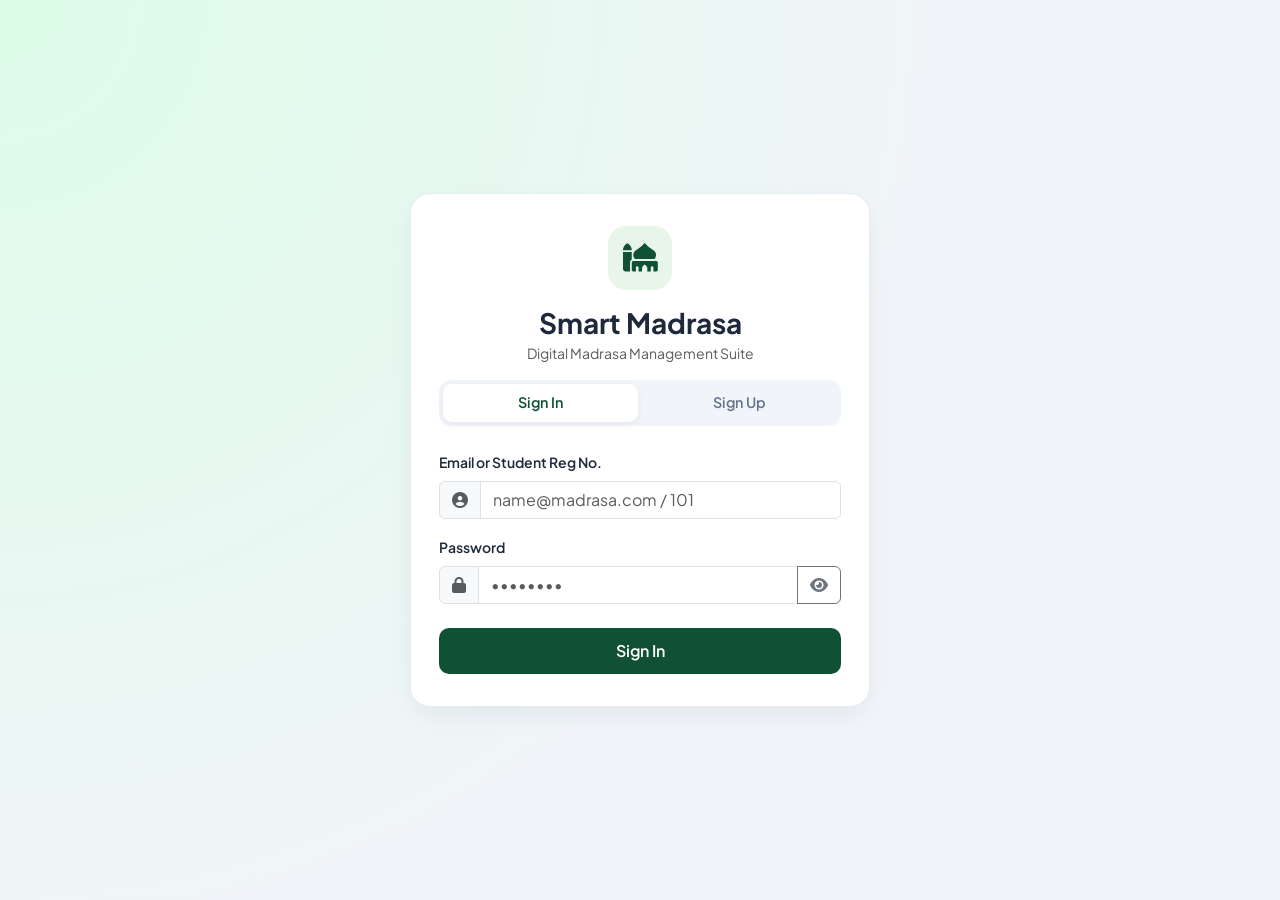
==== index.html @ 0fb0120e "Update index.html" ====
<!DOCTYPE html>
<html lang="en">
<head>
  <!-- ========================================== -->
  <!-- SECTION 1: HEAD & STYLESHEETS MODULE     -->
  <!-- ========================================== -->
  <meta charset="UTF-8">
  <meta name="viewport" content="width=device-width, initial-scale=1.0">
  <title>Smart Madrasa - Academic Suite</title>
  
  <!-- PWA Manifest & Favicon Setup -->
  <link rel="manifest" href="manifest.json">
  <link rel="icon" type="image/png" href="images.png">

  <link href="https://cdn.jsdelivr.net/npm/bootstrap@5.3.3/dist/css/bootstrap.min.css" rel="stylesheet">
  <link href="https://cdnjs.cloudflare.com/ajax/libs/font-awesome/6.5.1/css/all.min.css" rel="stylesheet">
  <link href="https://fonts.googleapis.com/css2?family=Plus+Jakarta+Sans:wght@400;500;600;700;800&family=Manjari:wght@400;700&display=swap" rel="stylesheet">
  <script src="https://cdnjs.cloudflare.com/ajax/libs/PapaParse/5.4.1/papaparse.min.js"></script>
  
  <link rel="stylesheet" href="style.css?v=2">
  <style>
    :root {
      --primary: #0f5132;
      --primary-dark: #0a3622;
      --primary-light: #e8f5e9;
      --accent: #198754;
      --bg-body: #f8fafc;
      --card-bg: #ffffff;
      --text-dark: #0f172a;
      --text-muted: #64748b;
    }
    body {
      background-color: var(--bg-body);
      font-family: 'Plus Jakarta Sans', 'Manjari', sans-serif;
      color: var(--text-dark);
      -webkit-font-smoothing: antialiased;
    }
    .bg-madrassa { background-color: var(--primary) !important; }
    .btn-madrassa { background-color: var(--accent); color: #fff; border: none; font-weight: 500; }
    .btn-madrassa:hover { background-color: var(--primary); color: #fff; }
    
    .auth-wrapper {
      min-height: 100vh;
      display: flex;
      align-items: center;
      justify-content: center;
      background: radial-gradient(circle at top left, #dcfce7 0%, #f1f5f9 60%);
      padding: 20px;
    }
    .auth-card {
      background: var(--card-bg);
      border-radius: 20px;
      border: 1px solid rgba(226, 232, 240, 0.8);
      box-shadow: 0 10px 30px -5px rgba(15, 23, 42, 0.08);
      width: 100%;
      max-width: 460px;
      padding: 32px 28px;
    }
    .brand-icon {
      width: 64px;
      height: 64px;
      border-radius: 18px;
      background: var(--primary-light);
      display: flex;
      align-items: center;
      justify-content: center;
      color: var(--primary);
      font-size: 28px;
      margin: 0 auto 16px auto;
    }
    .segmented-control {
      background: #f1f5f9;
      border-radius: 12px;
      padding: 4px;
      display: flex;
      gap: 4px;
      margin-bottom: 24px;
    }
    .segmented-control button {
      flex: 1;
      border: none;
      background: transparent;
      padding: 8px 16px;
      font-weight: 600;
      font-size: 0.9rem;
      color: var(--text-muted);
      border-radius: 9px;
      transition: all 0.2s ease;
    }
    .segmented-control button.active {
      background: #ffffff;
      color: var(--primary);
      box-shadow: 0 2px 8px rgba(0, 0, 0, 0.06);
    }
    .btn-primary-custom {
      background: var(--primary);
      color: #fff;
      font-weight: 600;
      border-radius: 10px;
      padding: 11px;
      border: none;
      transition: all 0.2s;
    }
    .btn-primary-custom:hover {
      background: var(--primary-dark);
      color: #fff;
    }
    .card { border-radius: 14px; border: 1px solid #e2e8f0; box-shadow: 0 4px 16px rgba(0,0,0,0.03); }
    .nav-pills .nav-link { color: #475569; font-weight: 600; border-radius: 10px; padding: 10px 14px; }
    .nav-pills .nav-link.active { background-color: var(--primary); color: #fff; }
    
    .quick-link-card { 
      cursor: pointer; 
      transition: transform 0.2s ease, box-shadow 0.2s ease; 
      border-radius: 12px;
      background: #fff;
      border: 1px solid #e2e8f0;
    }
    .quick-link-card:hover { 
      transform: translateY(-3px); 
      box-shadow: 0 8px 20px rgba(0,0,0,0.06); 
      border-color: var(--accent);
    }

    .star-badge { background: linear-gradient(135deg, #f59e0b, #d97706); color: #fff; font-weight: 700; border-radius: 20px; padding: 4px 12px; }
    
    .month-grid {
      display: grid;
      grid-template-columns: repeat(auto-fill, minmax(80px, 1fr));
      gap: 8px;
    }
    .month-badge {
      padding: 8px 4px;
      border-radius: 8px;
      text-align: center;
      font-size: 0.8rem;
      font-weight: 700;
    }
    .month-paid { background-color: #d1fae5; color: #065f46; border: 1px solid #a7f3d0; }
    .month-pending { background-color: #fee2e2; color: #991b1b; border: 1px solid #fecaca; }

    #appToastContainer {
      position: fixed;
      bottom: 24px;
      right: 24px;
      z-index: 10000;
    }
    .modern-toast {
      background: #0f172a;
      color: #fff;
      border-radius: 12px;
      padding: 14px 20px;
      box-shadow: 0 12px 30px rgba(0,0,0,0.2);
      display: flex;
      align-items: center;
      gap: 12px;
      font-size: 0.95rem;
      font-weight: 500;
      min-width: 280px;
      animation: toastSlideUp 0.3s cubic-bezier(0.16, 1, 0.3, 1);
    }
    .modern-toast.success { background: #065f46; border-left: 5px solid #10b981; }
    .modern-toast.error { background: #991b1b; border-left: 5px solid #ef4444; }
    .modern-toast.warning { background: #92400e; border-left: 5px solid #f59e0b; }
    @keyframes toastSlideUp {
      from { transform: translateY(30px); opacity: 0; }
      to { transform: translateY(0); opacity: 1; }
    }

    .password-toggle-btn { cursor: pointer; }

    .top-header-bar {
      display: flex;
      align-items: center;
      justify-content: space-between;
      flex-wrap: nowrap;
    }
    .top-brand-text {
      max-width: 180px;
      white-space: nowrap;
      overflow: hidden;
      text-overflow: ellipsis;
      font-size: 1rem;
    }
    @media (min-width: 768px) {
      .top-brand-text { max-width: 450px; font-size: 1.15rem; }
    }

    @media print {
      body * { visibility: hidden; }
      #printableReceipt, #printableReceipt * { visibility: visible; }
      #printableReceipt { position: absolute; left: 0; top: 0; width: 100%; display: block !important; border: 1px solid #333 !important; }
    }
  </style>
</head>
<body>

  <div id="appToastContainer"></div>

  <!-- ========================================== -->
  <!-- SECTION 2: PARENT PORTAL VIEW DASHBOARD   -->
  <!-- ========================================== -->
  <div id="parentViewSection" class="d-none">
    <nav class="navbar navbar-expand-lg bg-madrassa navbar-dark shadow-sm">
      <div class="container px-4">
        <a class="navbar-brand fw-bold d-flex align-items-center gap-2" href="#">
          <span id="parentInstNameDisplay">Smart Madrasa</span>
        </a>
        <button class="btn btn-outline-light btn-sm" onclick="logoutParent()"><i class="fa-solid fa-right-from-bracket"></i> Exit</button>
      </div>
    </nav>
    <div class="container py-4">
      <div class="row mb-3">
        <div class="col-12">
          <select id="parentStudentSelect" class="form-select" onchange="switchParentStudent()"></select>
        </div>
      </div>
      <div class="row g-4">
        <!-- Left Profile Card -->
        <div class="col-md-4">
          <div class="card p-4 text-center border-0 shadow-sm mb-4">
            <i class="fa-solid fa-user-graduate fa-4x text-success mb-3"></i>
            <h4 class="fw-bold mb-1" id="pvStudentName">-</h4>
            <span class="badge bg-success mb-2" id="pvClass">-</span>
            <p class="text-muted mb-0">Reg No: <b id="pvRegNo">-</b></p>
            <p class="text-muted small">Father: <span id="pvFather">-</span></p>
            <div class="border-top pt-3 mt-2">
              <h6>Total Performance Points</h6>
              <h3 class="fw-bold text-warning mb-0" id="pvTotalPoints">0 Pts</h3>
            </div>
          </div>
        </div>

        <!-- Attendance Summary Card -->
        <div class="card p-4 mb-4 border-0 shadow-sm">
          <h5 class="fw-bold text-success mb-3"><i class="fa-solid fa-clipboard-user me-2"></i>Attendance Summary</h5>
          <div class="row text-center g-3">
            <div class="col-3">
              <div class="p-3 border rounded bg-light">
                <small class="text-muted d-block">Total Days</small>
                <h5 class="fw-bold mb-0" id="pvAttTotal">0</h5>
              </div>
            </div>
            <div class="col-3">
              <div class="p-3 border rounded bg-light">
                <small class="text-muted d-block">Present</small>
                <h5 class="fw-bold text-success mb-0" id="pvAttPresent">0</h5>
              </div>
            </div>
            <div class="col-3">
              <div class="p-3 border rounded bg-light">
                <small class="text-muted d-block">Absent</small>
                <h5 class="fw-bold text-danger mb-0" id="pvAttAbsent">0</h5>
              </div>
            </div>
            <div class="col-3">
              <div class="p-3 border rounded bg-light">
                <small class="text-muted d-block">Percentage</small>
                <h5 class="fw-bold text-primary mb-0" id="pvAttPercentage">0%</h5>
              </div>
            </div>
          </div>
        </div>

        <!-- Right Details Sections -->
        <div class="col-md-8">
          <div class="card p-4 mb-4 border-0 shadow-sm">
            <h5 class="fw-bold text-success mb-3"><i class="fa-solid fa-calendar-days me-2"></i>Academic Fee Status</h5>
            <div id="pvFeeMonthGrid" class="month-grid mb-3"></div>
            <div class="table-responsive">
              <table class="table table-bordered align-middle">
                <thead class="table-light"><tr><th>Receipt No</th><th>Date</th><th>Month/Item</th><th>Amount</th></tr></thead>
                <tbody id="pvFeeTableBody"><tr><td colspan="4" class="text-center text-muted">No fee records found</td></tr></tbody>
              </table>
            </div>
          </div>

          <div class="card p-4 mb-4 border-0 shadow-sm">
            <h5 class="fw-bold text-primary mb-3"><i class="fa-solid fa-award me-2"></i>Examination Marks & Totals</h5>
            <div class="table-responsive">
              <table class="table table-bordered align-middle">
                <thead class="table-light"><tr><th>Exam</th><th>Subject / Total</th><th>Mark Obtained</th></tr></thead>
                <tbody id="pvMarksTableBody"><tr><td colspan="3" class="text-center text-muted">No exam marks found</td></tr></tbody>
              </table>
            </div>
          </div>

          <div class="card p-4 mb-4 border-0 shadow-sm">
            <h5 class="fw-bold text-warning text-dark mb-3"><i class="fa-solid fa-star me-2"></i>Performance & Tasks History</h5>
            <div class="table-responsive">
              <table class="table table-bordered align-middle">
                <thead class="table-light"><tr><th>Date</th><th>Task / Activity</th><th>Points</th></tr></thead>
                <tbody id="pvPointsTableBody"><tr><td colspan="3" class="text-center text-muted">No performance points recorded</td></tr></tbody>
              </table>
            </div>
          </div>
        </div>
      </div>
    </div>
  </div>

  <!-- ========================================== -->
  <!-- SECTION 3: AUTHENTICATION SCREEN (LOGIN)  -->
  <!-- ========================================== -->
  <div id="authSection" class="auth-wrapper">
    <div class="auth-card">
      <div class="text-center mb-3">
        <div class="brand-icon"><i class="fa-solid fa-mosque"></i></div>
        <h3 class="fw-bold m-0">Smart Madrasa</h3>
        <p class="text-muted small mt-1">Digital Madrasa Management Suite</p>
      </div>

      <div class="segmented-control">
        <button type="button" class="active" id="tabBtnLogin" onclick="switchAuthTab('login')">Sign In</button>
        <button type="button" id="tabBtnSignup" onclick="switchAuthTab('signup')">Sign Up</button>
      </div>

      <form id="loginForm" onsubmit="handleUnifiedLogin(event)">
        <div class="mb-3">
          <label class="form-label fw-semibold small">Email or Student Reg No.</label>
          <div class="input-group">
            <span class="input-group-text bg-light text-muted"><i class="fa-solid fa-user-circle"></i></span>
            <input type="text" id="loginIdentifier" class="form-control" placeholder="name@madrasa.com / 101" oninput="detectLoginMode()" required>
          </div>
        </div>

        <div class="mb-3" id="passwordGroup">
          <label class="form-label fw-semibold small">Password</label>
          <div class="input-group">
            <span class="input-group-text bg-light text-muted"><i class="fa-solid fa-lock"></i></span>
            <input type="password" id="loginPassword" class="form-control" placeholder="••••••••">
            <button class="btn btn-outline-secondary password-toggle-btn" type="button" onclick="togglePasswordVisibility('loginPassword', this)">
              <i class="fa-solid fa-eye"></i>
            </button>
          </div>
        </div>

        <div class="mb-3 d-none" id="phoneGroup">
          <label class="form-label fw-semibold small">Registered Mobile Number</label>
          <div class="input-group">
            <span class="input-group-text bg-light text-muted"><i class="fa-solid fa-phone"></i></span>
            <input type="tel" id="loginMobile" class="form-control" placeholder="9847...">
          </div>
        </div>

        <button type="submit" id="btnAuthSubmit" class="btn btn-primary-custom w-100 mt-2">Sign In</button>
      </form>

      <div id="signupOptions" class="d-none">
          <div class="d-grid gap-3">
              <button class="btn btn-outline-success p-3 text-start" onclick="showSignupForm('madrasa')">
                  <i class="fa-solid fa-building-columns fs-4 mb-2 d-block"></i>
                  <strong class="d-block">Register a New Madrasa</strong>
                  <small class="text-muted">For Institution Admins</small>
              </button>
              <button class="btn btn-outline-primary p-3 text-start" onclick="showSignupForm('staff')">
                  <i class="fa-solid fa-chalkboard-user fs-4 mb-2 d-block"></i>
                  <strong class="d-block">Join as Staff / Principal</strong>
                  <small class="text-muted">Requires existing Madrasa ID</small>
              </button>
          </div>
      </div>

      <form id="signupForm" class="d-none" onsubmit="handleSignUp(event)">
        <button type="button" class="btn btn-sm btn-link text-decoration-none mb-3 p-0" onclick="switchAuthTab('signup')"><i class="fa-solid fa-arrow-left"></i> Back</button>
        <div class="alert alert-warning py-2 small">New registrations require Developer / Super Admin approval.</div>
        
        <div class="mb-2">
            <label class="form-label small fw-semibold">Board of Education</label>
            <select id="regBoard" class="form-select" required>
                <option value="">Select Board</option>
                <option value="SKIMVB">SKIMVB</option>
                <option value="SKSVB">SKSVB</option>
                <option value="DKIMVB">DKIMVB</option>
                <option value="MTIK">MTIK</option>
                <option value="CBSE">CBSE / Other</option>
                <option value="Other">Other</option>
            </select>
        </div>
        <div class="mb-2">
          <label class="form-label small fw-semibold">Madrasa Reg / Code</label>
          <input type="text" id="regInstCode" class="form-control text-uppercase" placeholder="e.g. 1145" required>
        </div>
        <div class="mb-2">
          <label class="form-label small fw-semibold">Madrasa Name</label>
          <input type="text" id="regInstName" class="form-control text-uppercase" placeholder="Madrasa Full Name" required>
        </div>
        <div class="mb-2">
          <label class="form-label small fw-semibold">Address / Building Name</label>
          <input type="text" id="regAddress" class="form-control text-uppercase" placeholder="Building Name" required>
        </div>
        <div class="row g-2 mb-2">
            <div class="col-6"><label class="form-label small fw-semibold">Place</label><input type="text" id="regPlace" class="form-control text-uppercase" required></div>
            <div class="col-6"><label class="form-label small fw-semibold">Post Office</label><input type="text" id="regPo" class="form-control text-uppercase" required></div>
        </div>
        <div class="row g-2 mb-2">
            <div class="col-6"><label class="form-label small fw-semibold">District</label><input type="text" id="regDistrict" class="form-control text-uppercase" required></div>
            <div class="col-6"><label class="form-label small fw-semibold">Pincode</label><input type="text" id="regPincode" class="form-control" required></div>
        </div>
        <div class="mb-2"><label class="form-label small fw-semibold">Admin Name</label><input type="text" id="regUserName" class="form-control text-uppercase" required></div>
        <div class="row g-2 mb-2">
            <div class="col-6"><label class="form-label small fw-semibold">Mobile</label><input type="tel" id="regPhone" class="form-control" required></div>
            <div class="col-6"><label class="form-label small fw-semibold">WhatsApp</label><input type="tel" id="regWhatsapp" class="form-control"></div>
        </div>
        <div class="mb-2"><label class="form-label small fw-semibold">Email</label><input type="email" id="regEmail" class="form-control" required></div>
        <div class="mb-2">
          <label class="form-label small fw-semibold">Password</label>
          <div class="input-group">
            <input type="password" id="regPassword" class="form-control" required>
            <button class="btn btn-outline-secondary password-toggle-btn" type="button" onclick="togglePasswordVisibility('regPassword', this)"><i class="fa-solid fa-eye"></i></button>
          </div>
        </div>
        <div class="mb-3">
          <label class="form-label small fw-semibold text-success">Confirm Password</label>
          <input type="text" id="regPasswordConfirm" class="form-control border-success" required>
        </div>
        <button type="submit" id="btnSubmitSignup" class="btn btn-primary-custom w-100">Submit for Approval</button>
      </form>

      <form id="staffSignupForm" class="d-none" onsubmit="handleStaffSignUp(event)">
        <button type="button" class="btn btn-sm btn-link text-decoration-none mb-3 p-0" onclick="switchAuthTab('signup')"><i class="fa-solid fa-arrow-left"></i> Back</button>
        <div class="alert alert-info py-2 small">Registration requires approval from Institution Admin.</div>
        <div class="mb-2">
            <label class="form-label small fw-semibold">Role / Designation</label>
            <select id="staffRole" class="form-select" required>
                <option value="principal">സദർ മുഅല്ലിം (Principal)</option>
                <option value="vice_principal">വൈസ് സദർ (Vice Principal)</option>
                <option value="in_charge">സദർ ഇൻ-ചാർജ് (In-Charge)</option>
                <option value="teacher" selected>മുഅല്ലിം (Teacher)</option>
            </select>
        </div>
        <div class="row g-2 mb-2">
          <div class="col-6">
            <label class="form-label small fw-semibold">Board</label>
            <select id="staffBoard" class="form-select" required>
                <option value="">Select Board</option>
                <option value="SKIMVB">SKIMVB</option>
                <option value="SKSVB">SKSVB</option>
                <option value="DKIMVB">DKIMVB</option>
                <option value="MTIK">MTIK</option>
                <option value="CBSE">CBSE / Other</option>
                <option value="Other">Other</option>
            </select>
          </div>
          <div class="col-6">
            <label class="form-label small fw-semibold">Madrasa Code</label>
            <input type="text" id="staffInstCode" class="form-control text-uppercase" required>
          </div>
        </div>
        <div class="mb-2"><label class="form-label small fw-semibold">Full Name</label><input type="text" id="staffName" class="form-control text-uppercase" required></div>
        <div class="row g-2 mb-2">
          <div class="col-6"><label class="form-label small fw-semibold">Mobile</label><input type="tel" id="staffPhone" class="form-control" required></div>
          <div class="col-6"><label class="form-label small fw-semibold">WhatsApp</label><input type="tel" id="staffWhatsapp" class="form-control"></div>
        </div>
        <div class="mb-2"><label class="form-label small fw-semibold">Email</label><input type="email" id="staffEmail" class="form-control" required></div>
        <div class="mb-2">
          <label class="form-label small fw-semibold">Password</label>
          <div class="input-group">
            <input type="password" id="staffPassword" class="form-control" required>
            <button class="btn btn-outline-secondary password-toggle-btn" type="button" onclick="togglePasswordVisibility('staffPassword', this)"><i class="fa-solid fa-eye"></i></button>
          </div>
        </div>
        <div class="mb-3">
          <label class="form-label small fw-semibold text-success">Confirm Password</label>
          <input type="text" id="staffPasswordConfirm" class="form-control border-success" required>
        </div>
        <button type="submit" id="btnStaffSubmitSignup" class="btn btn-primary-custom w-100">Submit Request</button>
      </form>
    </div>
  </div>

  <!-- ========================================== -->
  <!-- SECTION 4: MAIN DASHBOARD & TABS SCREEN   -->
  <!-- ========================================== -->
  <div id="appSection" class="d-none">
    <nav class="navbar navbar-dark bg-madrassa shadow-sm sticky-top py-2">
      <div class="container-fluid top-header-bar px-2 px-md-3">
        <div class="d-flex align-items-center gap-2">
          <button class="btn btn-outline-light btn-sm d-lg-none" type="button" data-bs-toggle="offcanvas" data-bs-target="#sidebarOffcanvas"><i class="fa-solid fa-bars"></i></button>
          <a class="navbar-brand fw-bold m-0 d-flex align-items-center gap-2 top-brand-text" href="#" onclick="showTab('homeDashboardTab')">
            <img src="images.png" alt="Logo" class="app-navbar-logo" style="height: 30px;">
            <span id="displayMadrassaName">Smart Madrasa</span>
          </a>
        </div>
        <div class="d-flex align-items-center gap-2 text-white">
          <button class="btn btn-sm btn-outline-warning d-none" id="superAdminBackBtn" onclick="returnToSuperAdminConsole()"><i class="fa-solid fa-arrow-left me-1"></i> Console</button>
          <span class="badge bg-light text-dark d-none d-md-inline-block" id="displayUserRole">Admin</span>
          <button class="btn btn-outline-light btn-sm" onclick="handleLogout()"><i class="fa-solid fa-right-from-bracket me-md-1"></i> <span class="d-none d-md-inline-block">Logout</span></button>
        </div>
      </div>
    </nav>

    <div class="offcanvas offcanvas-start" tabindex="-1" id="sidebarOffcanvas">
      <div class="offcanvas-header bg-madrassa text-white">
        <h5 class="offcanvas-title fw-bold"><i class="fa-solid fa-kaaba me-2"></i> Menu</h5>
        <button type="button" class="btn-close btn-close-white" data-bs-dismiss="offcanvas"></button>
      </div>
      <div class="offcanvas-body p-3">
        <div class="nav flex-column nav-pills gap-1" id="mobileTabMenu"></div>
      </div>
    </div>

    <!-- MAIN APP LAYOUT CONTAINER -->
    <div class="container-fluid px-3 px-md-4 py-4">
      <div class="row">
        <!-- Desktop Sidebar Container -->
        <div class="col-lg-3 col-xl-2 d-none d-lg-block mb-4">
          <div class="card desktop-sidebar-card">
            <div class="nav flex-column nav-pills gap-1" id="desktopTabMenu">
              <button class="nav-link active text-start" id="homeMenuBtn" onclick="showTab('homeDashboardTab')">
                <i class="fa-solid fa-house"></i> Home
              </button>
              <button class="nav-link text-start d-none" id="superAdminMasterBtn" onclick="showTab('superAdminTab')">
                <i class="fa-solid fa-shield-halved"></i> All Madrasas
              </button>
              <button class="nav-link text-start d-none" id="instAdminStaffBtn" onclick="showTab('instAdminTab'); loadPrincipalsList();">
                <i class="fa-solid fa-user-tie"></i> Manage Staff
              </button>
              <button class="nav-link text-start d-none" id="studentsMenuBtn" onclick="showTab('studentsListTab')">
                <i class="fa-solid fa-users"></i> Students
              </button>
              <button class="nav-link text-start d-none" id="attendanceMenuBtn" onclick="showTab('attendanceTab')">
                <i class="fa-solid fa-calendar-check"></i> Attendance
              </button>
              <button class="nav-link text-start d-none" id="marksMenuBtn" onclick="showTab('marksTab')">
                <i class="fa-solid fa-award"></i> Marks Entry
              </button>
              <button class="nav-link text-start d-none" id="performanceMenuBtn" onclick="showTab('performanceTab')">
                <i class="fa-solid fa-star"></i> Performance
              </button>
              <button class="nav-link text-start d-none" id="feesMenuBtn" onclick="showTab('feesTab')">
                <i class="fa-solid fa-receipt"></i> Fees & Receipts
              </button>
              <button class="nav-link text-start d-none" id="subjectSettingsBtn" onclick="showTab('subjectSettingsTab')">
                <i class="fa-solid fa-book"></i> Subject Settings
              </button>
              <button class="nav-link text-start d-none" id="feeSettingsBtn" onclick="showTab('feeSettingsTab')">
                <i class="fa-solid fa-gear"></i> Fee Settings
              </button>
              <button class="nav-link text-start d-none" id="promotionMenuBtn" onclick="showTab('promotionTab')">
                <i class="fa-solid fa-graduation-cap"></i> Class Promotion
              </button>
              <button class="nav-link text-start" id="committeeMenuBtn" onclick="showTab('committeeTab'); loadCommitteeMembers();">
                <i class="fa-solid fa-users-gear"></i> Managing Committee
              </button>
              <button class="nav-link text-start d-none" id="settingsMenuBtn" onclick="showTab('settingsTab'); loadInstitutionSettings();">
                <i class="fa-solid fa-gears"></i> Settings
              </button>
            </div>
          </div>
        </div>

        <!-- Content Area -->
        <div class="col-lg-9 col-xl-10">
          
          <!-- Super Admin Tab Container Placeholder (Loads components/superadmin-tab.html) -->
          <div id="superAdminTab" class="content-tab d-none"></div>

          <div id="instAdminTab" class="content-tab d-none">
            <div class="card p-4">
              <div class="d-flex justify-content-between align-items-center mb-3">
                  <h5 class="fw-bold text-success m-0"><i class="fa-solid fa-user-tie me-2"></i> Manage Principals & Staff</h5>
                  <button class="btn btn-sm btn-outline-success" onclick="openStaffProfileModal(null)"><i class="fa-solid fa-plus me-1"></i> Add Staff / Principal</button>
              </div>
              <div id="instPendingStaffSection" class="mb-4 d-none">
                  <h6 class="fw-bold text-warning mb-2"><i class="fa-solid fa-clock me-1"></i> Pending Approvals</h6>
                  <div class="table-responsive">
                      <table class="table table-bordered align-middle table-warning">
                          <thead><tr><th>Name</th><th>Role</th><th>Email</th><th>Phone</th><th class="text-center" style="width:120px;">Action</th></tr></thead>
                          <tbody id="instPendingStaffTableBody"></tbody>
                      </table>
                  </div>
              </div>
              <form id="instAssignClassesForm" onsubmit="instAssignClassesToStaff(event)" class="mb-4 d-none border p-3 rounded bg-light">
                <input type="hidden" id="instAssignStaffId"><input type="hidden" id="instAssignStaffRole">
                <h6 class="fw-bold text-primary mb-2">Approve <span id="instAssignStaffNameDisplay"></span></h6>
                <div class="row g-3 align-items-end">
                  <div class="col-md-6" id="instClassAssignDiv">
                    <label class="form-label fw-bold">Assign Classes</label>
                    <div class="d-flex flex-wrap gap-2">
                      <div class="form-check"><input type="checkbox" class="form-check-input inst-approve-class-cb" value="1" id="iac1"><label class="form-check-label" for="iac1">Class 1</label></div>
                      <div class="form-check"><input type="checkbox" class="form-check-input inst-approve-class-cb" value="2" id="iac2"><label class="form-check-label" for="iac2">Class 2</label></div>
                      <div class="form-check"><input type="checkbox" class="form-check-input inst-approve-class-cb" value="3" id="iac3"><label class="form-check-label" for="iac3">Class 3</label></div>
                      <div class="form-check"><input type="checkbox" class="form-check-input inst-approve-class-cb" value="4" id="iac4"><label class="form-check-label" for="iac4">Class 4</label></div>
                      <div class="form-check"><input type="checkbox" class="form-check-input inst-approve-class-cb" value="5" id="iac5"><label class="form-check-label" for="iac5">Class 5</label></div>
                      <div class="form-check"><input type="checkbox" class="form-check-input inst-approve-class-cb" value="6" id="iac6"><label class="form-check-label" for="iac6">Class 6</label></div>
                      <div class="form-check"><input type="checkbox" class="form-check-input inst-approve-class-cb" value="7" id="iac7"><label class="form-check-label" for="iac7">Class 7</label></div>
                      <div class="form-check"><input type="checkbox" class="form-check-input inst-approve-class-cb" value="8" id="iac8"><label class="form-check-label" for="iac8">Class 8</label></div>
                      <div class="form-check"><input type="checkbox" class="form-check-input inst-approve-class-cb" value="9" id="iac9"><label class="form-check-label" for="iac9">Class 9</label></div>
                      <div class="form-check"><input type="checkbox" class="form-check-input inst-approve-class-cb" value="10" id="iac10"><label class="form-check-label" for="iac10">Class 10</label></div>
                      <div class="form-check"><input type="checkbox" class="form-check-input inst-approve-class-cb" value="11" id="iac11"><label class="form-check-label" for="iac11">Class 11</label></div>
                      <div class="form-check"><input type="checkbox" class="form-check-input inst-approve-class-cb" value="12" id="iac12"><label class="form-check-label" for="iac12">Class 12</label></div>
                    </div>
                  </div>
                  <div class="col-md-6 text-end">
                      <button type="button" class="btn btn-secondary me-2" onclick="document.getElementById('instAssignClassesForm').classList.add('d-none');">Cancel</button>
                      <button type="submit" class="btn btn-success"><i class="fa-solid fa-check me-1"></i> Confirm</button>
                  </div>
                </div>
              </form>
              <h6 class="fw-bold mt-4 mb-2">Assigned Staff & Principals</h6>
              <div class="table-responsive">
                <table class="table table-bordered align-middle">
                  <thead class="table-light"><tr><th>Name</th><th>Role</th><th>Email</th><th>Phone</th><th class="text-center">Action</th></tr></thead>
                  <tbody id="staffTableBody"></tbody>
                </table>
              </div>
            </div>
          </div>

          <!-- Home Dashboard Tab -->
          <div id="homeDashboardTab" class="content-tab">
            <div class="card p-3 mb-4 border-0 shadow-sm text-center" id="homeGalleryCard" style="display: none;">
              <h5 class="fw-bold text-success mb-3 text-start"><i class="fa-solid fa-images me-2"></i>Institution Photo</h5>
              <div class="row g-3 justify-content-center" id="homeGalleryContainer"></div>
            </div>

            <div class="row g-4">
              <div class="col-lg-8">
                <div class="card p-3 mb-4 border-0 shadow-sm">
                  <h6 class="fw-bold text-success mb-3"><i class="fa-solid fa-bolt me-2"></i>Quick Links</h6>
                  <div class="row g-2">
                    <div class="col-4 col-md-3">
                      <div class="p-3 text-center quick-link-card" onclick="showTab('attendanceTab')">
                        <i class="fa-solid fa-calendar-check fa-2x text-success mb-2 d-block"></i>
                        <span class="small fw-semibold text-dark">Attendance</span>
                      </div>
                    </div>
                    <div class="col-4 col-md-3">
                      <div class="p-3 text-center quick-link-card" onclick="showTab('performanceTab')">
                        <i class="fa-solid fa-star fa-2x text-warning mb-2 d-block"></i>
                        <span class="small fw-semibold text-dark">Performance</span>
                      </div>
                    </div>
                    <div class="col-4 col-md-3">
                      <div class="p-3 text-center quick-link-card" onclick="showTab('marksTab')">
                        <i class="fa-solid fa-award fa-2x text-primary mb-2 d-block"></i>
                        <span class="small fw-semibold text-dark">Marks Entry</span>
                      </div>
                    </div>
                    <div class="col-4 col-md-3">
                      <div class="p-3 text-center quick-link-card" onclick="showTab('feesTab')">
                        <i class="fa-solid fa-receipt fa-2x text-info mb-2 d-block"></i>
                        <span class="small fw-semibold text-dark">Fees Collection</span>
                      </div>
                    </div>
                  </div>
                </div>

                <div class="card p-4 mb-4">
                  <h5 class="fw-bold text-success mb-3"><i class="fa-solid fa-trophy me-2"></i>Top Performers Leaderboard</h5>
                  <div class="row g-3 text-center" id="homeLeaderboardArea">
                    <div class="col-md-4"><div class="card p-3 bg-light"><span class="star-badge mb-2 d-inline-block">Today's Star</span><h5 class="fw-bold mt-2" id="starTodayName">-</h5><small class="text-muted" id="starTodayClass">-</small></div></div>
                    <div class="col-md-4"><div class="card p-3 bg-light"><span class="star-badge mb-2 d-inline-block">Weekly Star</span><h5 class="fw-bold mt-2" id="starWeekName">-</h5><small class="text-muted" id="starWeekClass">-</small></div></div>
                    <div class="col-md-4"><div class="card p-3 bg-light"><span class="star-badge mb-2 d-inline-block">Monthly Star</span><h5 class="fw-bold mt-2" id="starMonthName">-</h5><small class="text-muted" id="starMonthClass">-</small></div></div>
                  </div>
                </div>
              </div>

              <div class="col-lg-4">
                <div class="card p-4 border-0 shadow-sm mb-4">
                  <h5 class="fw-bold text-success mb-3"><i class="fa-solid fa-bullhorn me-2"></i>Notifications</h5>
                  <div class="list-group list-group-flush" id="homeNotificationsList">
                    <div class="list-group-item px-0 text-muted small">
                      <i class="fa-solid fa-circle-info text-primary me-2"></i> പുതിയ അക്കാദമിക് വർഷത്തെ വിവരങ്ങൾ ഉടൻ അപ്ഡേറ്റ് ചെയ്യുന്നതാണ്.
                    </div>
                    <div class="list-group-item px-0 text-muted small">
                      <i class="fa-solid fa-calendar-days text-success me-2"></i> അടുത്ത മാസത്തെ പൊതു പരീക്ഷാ തീയതികൾ പ്രസിദ്ധീകരിച്ചു.
                    </div>
                  </div>
                </div>
              </div>
            </div>

            <div class="card p-4 border-0 shadow-sm mt-3 bg-white">
              <div class="row">
                <div class="col-md-6 mb-3 mb-md-0">
                  <h5 class="fw-bold text-success mb-2"><i class="fa-solid fa-school me-2"></i>About Institution</h5>
                  <p class="text-muted small m-0">ഉന്നതമായ മൂല്യങ്ങളും മികച്ച മതഭൗതിക വിദ്യാഭ്യാസവും നൽകിക്കൊണ്ട് പ്രവർത്തിക്കുന്ന സ്ഥാപനം.</p>
                </div>
                <div class="col-md-6 text-md-end">
                  <h5 class="fw-bold text-success mb-2"><i class="fa-solid fa-address-book me-2"></i>Contact Us</h5>
                  <p class="text-muted small mb-1"><i class="fa-solid fa-location-dot me-1"></i> ഓഫീസ് വിലാസം, പ്രധാന റോഡ്, കേരളം</p>
                  <p class="text-muted small mb-0"><i class="fa-brands fa-whatsapp text-success me-1"></i> WhatsApp: <a href="https://wa.me/" class="text-decoration-none text-success" id="instWhatsAppLink">+91 XXXXXXXXXX</a></p>
                </div>
              </div>
            </div>
          </div>

          <div id="studentsListTab" class="content-tab d-none">
            <div class="card p-4">
              <div class="d-flex flex-wrap justify-content-between align-items-center gap-2 mb-3">
                <h5 class="fw-bold text-success m-0"><i class="fa-solid fa-users"></i> Student Directory</h5>
                <div class="d-flex gap-2" id="adminStudentActions">
                  <button class="btn btn-sm btn-success" onclick="openStudentProfileModal(null)"><i class="fa-solid fa-user-plus me-1"></i> New Admission</button>
                  <button class="btn btn-sm btn-outline-success" data-bs-toggle="modal" data-bs-target="#bulkImportModal"><i class="fa-solid fa-file-csv me-1"></i> Bulk Import</button>
                  <button class="btn btn-sm btn-outline-danger" onclick="deleteAllStudents()"><i class="fa-solid fa-trash-can me-1"></i> Delete All</button>
                </div>
              </div>
              <div class="row g-2 align-items-center mb-3">
                <div class="col-md-4"><select id="filterClassSelect" class="form-select form-select-sm" onchange="loadStudentsByClass()"></select></div>
                <div class="col-md-6"><input type="text" id="searchBox" class="form-control form-control-sm" placeholder="Search by name or Reg No..." oninput="filterStudentsLocal()"></div>
                <div class="col-md-2 text-end"><button class="btn btn-sm btn-outline-success w-100" onclick="loadStudentsByClass(true)"><i class="fa-solid fa-rotate"></i> Reload</button></div>
              </div>
              <div class="table-responsive">
                <table class="table table-hover table-bordered align-middle">
                  <thead><tr><th>#</th><th>Reg No</th><th>Name</th><th>Class</th><th>Parent / Guardian</th><th>Place</th><th>Phone</th><th class="text-center">Actions</th></tr></thead>
                  <tbody id="studentsTableBody"><tr><td colspan="8" class="text-center text-muted">Loading data...</td></tr></tbody>
                </table>
              </div>
              <div class="d-flex justify-content-between align-items-center mt-3">
                <span class="small text-muted" id="paginationInfo">Showing 0-0 of 0</span>
                <nav><ul class="pagination pagination-sm m-0" id="paginationControls"></ul></nav>
              </div>
            </div>
          </div>

          <!-- Attendance Module -->
          <div id="attendanceTab" class="content-tab d-none">
            <div class="card p-4 mb-4">
              <h5 class="fw-bold text-success mb-3"><i class="fa-solid fa-calendar-check"></i> Daily Attendance</h5>
              <div class="row g-3 mb-4">
                <div class="col-md-4"><label class="form-label">Date</label><input type="date" id="attDate" class="form-control" onchange="resetAttendanceButton()"></div>
                <div class="col-md-4"><label class="form-label">Select Class</label><select id="attClassSelect" class="form-select" onchange="loadAttendanceSheet()"></select></div>
              </div>
              <div id="attendanceSheetArea" class="d-none">
                <div class="d-flex justify-content-between align-items-center mb-2">
                  <span class="fw-bold text-muted" id="attCountInfo">Total: 0 | Present: 0</span>
                  <div class="form-check"><input class="form-check-input form-check-input-lg" type="checkbox" id="selectAllAtt" checked onchange="toggleSelectAllAttendance()"><label class="form-check-label fw-bold ms-1" for="selectAllAtt">Select All</label></div>
                </div>
                <div class="table-responsive">
                  <table class="table table-bordered align-middle">
                    <thead class="table-light"><tr><th style="width: 80px;">Reg No</th><th>Student Name</th><th style="width: 140px;" class="text-center">Status (Present)</th></tr></thead>
                    <tbody id="attendanceTableBody"></tbody>
                  </table>
                </div>
                <button id="btnSaveAttendance" class="btn btn-primary-custom px-4 mt-2" onclick="saveClassAttendance()"><i class="fa-solid fa-check-double me-1"></i> Save Attendance</button>
              </div>
            </div>

            <div class="card p-4 border-warning">
              <h5 class="fw-bold text-warning mb-3"><i class="fa-solid fa-clock-rotate-left"></i> Add Previous Attendance</h5>
              <p class="small text-muted mb-3">അധ്യായന വർഷത്തിന്റെ ഇടയിൽ ഈ സിസ്റ്റം ഉപയോഗിക്കാൻ തുടങ്ങുമ്പോൾ, ഇതുവരെയുള്ള ഹാജർ നില ഇവിടെ ചേർക്കാവുന്നതാണ്.</p>
              <div class="row g-3 mb-3">
                <div class="col-md-4">
                  <label class="form-label fw-bold">Select Class</label>
                  <select id="manualAttClassSelect" class="form-select" onchange="loadManualAttendanceSheet()"></select>
                </div>
                <div class="col-md-8 d-flex align-items-end">
                  <div class="alert alert-info py-2 mb-0 w-100">
                    Total Working Days: <b id="displayTotalWorkingDays">0</b> 
                    <small class="d-block text-muted">(Settings ടാബിൽ അഡ്മിൻ നൽകിയ വിവരമനുസരിച്ച്)</small>
                  </div>
                </div>
              </div>
              
              <div id="manualAttendanceSheetArea" class="d-none">
                <div class="table-responsive">
                  <table class="table table-bordered align-middle">
                    <thead class="table-light">
                      <tr>
                        <th style="width: 80px;">Reg No</th>
                        <th>Student Name</th>
                        <th style="width: 200px;" class="text-center">Total Days Present</th>
                      </tr>
                    </thead>
                    <tbody id="manualAttendanceTableBody"></tbody>
                  </table>
                </div>
                <button id="btnSaveManualAttendance" class="btn btn-warning px-4 mt-2" onclick="saveManualAttendance()"><i class="fa-solid fa-save me-1"></i> Save Previous Attendance</button>
              </div>
            </div>
          </div>

          <!-- Marks Entry Tab -->
          <div id="marksTab" class="content-tab d-none">
            <div class="card p-4">
              <div class="d-flex justify-content-between align-items-center mb-3">
                <h5 class="fw-bold text-success m-0"><i class="fa-solid fa-award"></i> Examination Marks Entry</h5>
                <button class="btn btn-sm btn-outline-success" onclick="showTab('subjectSettingsTab')"><i class="fa-solid fa-book me-1"></i> Configure Subjects</button>
              </div>
              <div class="row g-3 mb-4">
                <div class="col-md-6">
                  <label class="form-label">Select Exam *</label>
                  <select id="markExamSelect" class="form-select" onchange="resetMarksButton()">
                    <option value="Quarterly Exam">Quarterly Exam</option>
                    <option value="Half Yearly Exam">Half Yearly Exam</option>
                    <option value="Annual Exam">Annual Exam</option>
                  </select>
                </div>
                <div class="col-md-6"><label class="form-label">Class</label><select id="markClassSelect" class="form-select" onchange="loadMarksEntrySheet()"></select></div>
              </div>
              <div id="marksSheetArea" class="d-none">
                <div class="table-responsive">
                  <table class="table table-bordered align-middle">
                    <thead class="table-light text-center" id="marksTableHead"></thead>
                    <tbody id="marksTableBody"></tbody>
                  </table>
                </div>
                <button id="btnSaveMarks" class="btn btn-primary-custom px-4 mt-2" onclick="saveClassMarks()"><i class="fa-solid fa-floppy-disk me-1"></i> Save Marks</button>
              </div>
            </div>
          </div>

          <!-- Subject Settings Tab -->
          <div id="subjectSettingsTab" class="content-tab d-none">
            <div class="card p-4">
              <h5 class="fw-bold text-success mb-3"><i class="fa-solid fa-book"></i> Class Subjects Configuration</h5>
              <div class="alert alert-info small">Configure custom subjects for each class.</div>
              <div class="row g-3 mb-4">
                <div class="col-md-4">
                  <label class="form-label fw-bold">Select Class</label>
                  <select id="subjectClassSelect" class="form-select" onchange="loadClassSubjectSettings()">
                    <option value="1">Class 1</option><option value="2">Class 2</option><option value="3">Class 3</option>
                    <option value="4">Class 4</option><option value="5">Class 5</option><option value="6">Class 6</option>
                    <option value="7">Class 7</option><option value="8">Class 8</option><option value="9">Class 9</option>
                    <option value="10">Class 10</option><option value="11">Class 11</option><option value="12">Class 12</option>
                  </select>
                </div>
              </div>
              <div id="subjectListArea">
                <label class="form-label fw-bold">Subjects (Comma Separated)</label>
                <input type="text" id="customSubjectsInput" class="form-control mb-3" placeholder="e.g. Quran, Tajweed, Fiqh, Aqeedah, Tareekh, Lisan">
                <button class="btn btn-primary" onclick="saveClassSubjects()"><i class="fa-solid fa-save me-1"></i> Save Subjects</button>
              </div>
            </div>
          </div>

          <!-- Performance Tab -->
          <div id="performanceTab" class="content-tab d-none">
            <div class="card p-4">
               <div class="d-flex flex-wrap justify-content-between align-items-center gap-2 mb-3">
                <h5 class="fw-bold text-success m-0"><i class="fa-solid fa-star me-2"></i>Student Performance & Tasks</h5>
                <button class="btn btn-sm btn-outline-success" onclick="openCustomTaskModal()"><i class="fa-solid fa-plus me-1"></i> Add Custom Task</button>
              </div>
              <div class="row g-3 mb-4">
                <div class="col-md-6">
                  <label class="form-label">Select Task *</label>
                  <select id="perfTaskSelect" class="form-select" onchange="resetPerfButton()">
                    <option value="Completed Homework (+10)|10">Completed Homework (+10 Pts)</option>
                    <option value="Proper Uniform (+5)|5">Proper Uniform (+5 Pts)</option>
                    <option value="Quiz / Competition Winner (+20)|20">Quiz / Competition Winner (+20 Pts)</option>
                  </select>
                </div>
                <div class="col-md-6"><label class="form-label">Select Class *</label><select id="perfClassSelect" class="form-select" onchange="loadStudentsForPerfSheet()"></select></div>
              </div>
              <div id="perfSheetArea" class="d-none">
                <div class="row g-2 align-items-center mb-2">
                  <div class="col-md-6"><input type="text" id="perfStudentSearch" class="form-control form-control-sm" placeholder="Filter student..." oninput="filterPerfStudents()"></div>
                  <div class="col-md-6 text-end">
                    <div class="form-check d-inline-block"><input class="form-check-input form-check-input-lg" type="checkbox" id="selectAllPerf" checked onchange="toggleSelectAllPerf()"><label class="form-check-label fw-bold ms-1" for="selectAllPerf">Select All</label></div>
                  </div>
                </div>
                <div class="table-responsive">
                  <table class="table table-bordered align-middle">
                    <thead class="table-light"><tr><th style="width: 80px;">Reg No</th><th>Student Name</th><th style="width: 150px;" class="text-center">Award (Tick)</th></tr></thead>
                    <tbody id="perfTableBody"></tbody>
                  </table>
                </div>
                <button id="btnSavePerf" class="btn btn-primary-custom px-4 mt-2" onclick="saveBulkPerformancePoints()"><i class="fa-solid fa-floppy-disk me-1"></i> Save Points</button>
              </div>
            </div>
          </div>

          <!-- Fees Tab -->
          <div id="feesTab" class="content-tab d-none">
             <div class="card p-4">
              <h5 class="fw-bold text-success mb-3"><i class="fa-solid fa-receipt"></i> Fee Collection & Receipt</h5>
              
              <div id="feeCollectionAlert" class="alert alert-warning d-none">You do not have permission to collect fees.</div>

              <div id="feeCollectionArea">
                  <div class="row g-3 mb-4">
                    <div class="col-md-4"><label class="form-label">Select Class</label><select id="feeClassSelect" class="form-select" onchange="loadStudentsForFees()"></select></div>
                  </div>
                  
                  <div id="feesTableArea" class="d-none">
                      <div class="table-responsive">
                          <table class="table table-bordered align-middle">
                              <thead class="table-light">
                                  <tr>
                                      <th>Reg No</th>
                                      <th>Name</th>
                                      <th>Monthly Fee (₹)</th>
                                      <th>Fee Status (Months)</th>
                                      <th style="width: 120px;" class="text-center">Action</th>
                                  </tr>
                              </thead>
                              <tbody id="feesTableBody"></tbody>
                          </table>
                      </div>
                  </div>
              </div>

              <div id="feeReportArea" class="mt-5 d-none">
                  <h6 class="fw-bold text-primary mb-3 border-top pt-3"><i class="fa-solid fa-chart-line me-1"></i> Fee Collection Report</h6>
                  <div class="row g-3 mb-3">
                      <div class="col-md-4"><label class="form-label small">From Date</label><input type="date" id="feeReportFrom" class="form-control form-control-sm"></div>
                      <div class="col-md-4"><label class="form-label small">To Date</label><input type="date" id="feeReportTo" class="form-control form-control-sm"></div>
                      <div class="col-md-4 d-flex align-items-end"><button class="btn btn-sm btn-outline-primary w-100" onclick="generateFeeReport()"><i class="fa-solid fa-filter me-1"></i> Generate Report</button></div>
                  </div>
                  <div class="table-responsive">
                      <table class="table table-bordered table-sm align-middle">
                          <thead class="table-light"><tr><th>Date</th><th>Receipt No</th><th>Student</th><th>Class</th><th>Month/Item</th><th>Amount</th><th>Collected By</th></tr></thead>
                          <tbody id="feeReportTableBody"><tr><td colspan="7" class="text-center text-muted">Select dates and generate report</td></tr></tbody>
                          <tfoot id="feeReportFooter" class="d-none table-secondary fw-bold"><tr><td colspan="5" class="text-end">Total Collected:</td><td colspan="2" class="text-success" id="feeReportTotal">₹0</td></tr></tfoot>
                      </table>
                  </div>
              </div>
            </div>
          </div>

          <!-- Fee Settings Tab -->
          <div id="feeSettingsTab" class="content-tab d-none">
            <div class="card p-4">
              <h5 class="fw-bold text-success mb-3"><i class="fa-solid fa-gear"></i> Fee Management Settings</h5>
              <div class="alert alert-info small">Configure fee permissions, manual receipt requirements, and special fee categories (e.g., Annual Day, Building Fund).</div>
              
              <div class="row g-4 mt-2">
                  <div class="col-md-6">
                      <div class="p-3 border rounded mb-3">
                          <h6 class="fw-bold mb-3">Who can collect fees?</h6>
                          <div class="form-check mb-2"><input class="form-check-input" type="radio" name="feePermission" id="feePermAdmin" value="admin"><label class="form-check-label" for="feePermAdmin">Only Institution Admin</label></div>
                          <div class="form-check mb-2"><input class="form-check-input" type="radio" name="feePermission" id="feePermPrincipal" value="principal"><label class="form-check-label" for="feePermPrincipal">Admin & Principal</label></div>
                          <div class="form-check mb-2"><input class="form-check-input" type="radio" name="feePermission" id="feePermAll" value="all" checked><label class="form-check-label" for="feePermAll">Admin, Principal & All Teachers</label></div>
                      </div>
                      <div class="p-3 border rounded">
                          <h6 class="fw-bold mb-3">Receipt Settings</h6>
                          <div class="form-check form-switch mb-3">
                            <input class="form-check-input" type="checkbox" id="reqManualReceipt">
                            <label class="form-check-label" for="reqManualReceipt">Make 'Book Receipt No' mandatory</label>
                          </div>
                      </div>
                  </div>

                  <div class="col-md-6">
                      <div class="p-3 border rounded h-100 bg-light">
                          <h6 class="fw-bold mb-2 text-success"><i class="fa-solid fa-tags me-1"></i> Special Fee Categories</h6>
                          <p class="small text-muted mb-3">Add special fee types (e.g., Building Fund, Annual Day, Uniform) that can be collected separately.</p>
                          
                          <div class="input-group mb-3">
                              <input type="text" id="newSpecialFeeInput" class="form-control text-uppercase" placeholder="e.g. BUILDING FUND">
                              <button class="btn btn-success" type="button" onclick="addSpecialFeeCategory()"><i class="fa-solid fa-plus me-1"></i> Add</button>
                          </div>

                          <div class="border rounded bg-white p-2" style="max-height: 150px; overflow-y: auto;">
                              <ul id="specialFeeCategoriesList" class="list-group list-group-flush small">
                                  <li class="list-group-item text-muted">No custom special fees added.</li>
                              </ul>
                          </div>
                      </div>
                  </div>

                  <div class="col-12">
                      <button class="btn btn-primary px-4" onclick="saveFeeSettings()"><i class="fa-solid fa-save me-1"></i> Save All Settings</button>
                  </div>
              </div>
            </div>
          </div>

          <!-- Managing Committee Tab -->
          <div id="committeeTab" class="content-tab d-none">
            <div class="card p-4">
              <div class="d-flex justify-content-between align-items-center mb-3">
                <h5 class="fw-bold text-success m-0"><i class="fa-solid fa-users-gear me-2"></i>Managing Committee Members</h5>
                <button class="btn btn-sm btn-success d-none" id="btnAddCommitteeMember" onclick="openCommitteeModal()"><i class="fa-solid fa-user-plus me-1"></i> Add Member</button>
              </div>
              <div class="table-responsive">
                <table class="table table-hover table-bordered align-middle">
                  <thead class="table-light">
                    <tr>
                      <th style="width: 60px;" class="text-center">Photo</th>
                      <th>Name</th>
                      <th>Designation (പദവി)</th>
                      <th>Phone</th>
                      <th class="text-center action-col d-none" style="width: 100px;">Actions</th>
                    </tr>
                  </thead>
                  <tbody id="committeeTableBody">
                    <tr><td colspan="5" class="text-center text-muted">Loading committee members...</td></tr>
                  </tbody>
                </table>
              </div>
            </div>
          </div>

          <!-- Promotion Tab -->
          <div id="promotionTab" class="content-tab d-none">
            <div class="card p-4">
              <h5 class="fw-bold text-success mb-3"><i class="fa-solid fa-graduation-cap"></i> Annual Class Promotion</h5>
              <div class="row g-3">
                <div class="col-md-4"><label class="form-label">Current Class</label><select id="fromClass" class="form-select"><option value="1">Class 1</option><option value="2">Class 2</option><option value="3">Class 3</option></select></div>
                <div class="col-md-4"><label class="form-label">Promote To</label><select id="toClass" class="form-select"><option value="2">Class 2</option><option value="3">Class 3</option><option value="Passed Out">Passed Out</option></select></div>
                <div class="col-md-4 d-flex align-items-end"><button class="btn btn-warning w-100" onclick="promoteStudents()"><i class="fa-solid fa-arrow-up-right-dots me-1"></i> Promote Class</button></div>
              </div>
            </div>
          </div>

          <!-- Settings Tab -->
          <div id="settingsTab" class="content-tab d-none">
            <div class="card p-4">
              <h5 class="fw-bold text-success mb-3"><i class="fa-solid fa-gears"></i> Institution Settings</h5>
              <div class="alert alert-info small">Manage custom settings and special funds for your institution.</div>
              
              <div class="mb-4 p-3 border rounded bg-light">
                <label class="form-label fw-bold"><i class="fa-solid fa-image me-1"></i> Institution Photo & Caption</label>
                <p class="small text-muted mb-2">സ്ഥാപനത്തിന്റെ പ്രധാന ഫോട്ടോയും അടിക്കുറിപ്പും നൽകുക.</p>
                
                <div class="row g-2 mb-3">
                  <div class="col-md-6">
                    <label class="form-label small">Choose Photo</label>
                    <input type="file" id="instPhoto1File" class="form-control form-control-sm mb-1" accept="image/*">
                  </div>
                  <div class="col-md-6">
                    <label class="form-label small">Caption</label>
                    <input type="text" id="instCaption1" class="form-control form-control-sm text-uppercase" placeholder="Enter Photo Caption">
                  </div>
                </div>

                <div id="instPhotoPreviewArea" class="mb-3 d-none">
                  <small class="text-muted d-block mb-1">Current Saved Photo:</small>
                  <img id="instPhotoPreviewImg" src="" alt="Institution Photo" style="max-height: 120px; border-radius: 8px; border: 1px solid #ccc; padding: 2px;">
                </div>

                <button type="button" class="btn btn-success btn-sm px-4" onclick="saveSinglePhotoSetting()"><i class="fa-solid fa-save me-1"></i> Save Photo</button>
              </div>

              <div class="mb-4 p-3 border rounded bg-light">
                <label class="form-label fw-bold">Special Fund Categories (Comma Separated)</label>
                <div class="input-group">
                  <input type="text" id="settingSpecialFundsInput" class="form-control" placeholder="e.g. BUILDING FUND, ANNUAL DAY">
                  <button class="btn btn-success btn-sm px-3" onclick="saveSpecialFundsSetting()"><i class="fa-solid fa-save me-1"></i> Save</button>
                </div>
              </div>

              <div class="mb-3 p-3 border rounded bg-light">
                <label class="form-label fw-bold">Total Working Days (ഇതുവരെയുള്ള ആകെ പ്രവൃത്തി ദിവസങ്ങൾ)</label>
                <div class="input-group">
                  <input type="number" id="settingTotalWorkingDays" class="form-control" placeholder="e.g. 65">
                  <button class="btn btn-primary btn-sm px-3" onclick="saveWorkingDaysSetting()"><i class="fa-solid fa-save me-1"></i> Save</button>
                </div>
              </div>
            </div>
          </div>

        </div>
      </div>
    </div>
  </div>

  <!-- ========================================== -->
  <!-- MODALS CONTAINER PLACEHOLDER              -->
  <!-- ========================================== -->
  <div id="modalsContainer"></div>

  <!-- PWA Install Floating Button -->
  <div id="pwaInstallContainer" class="d-none position-fixed bottom-0 end-0 p-3" style="z-index: 9999;">
    <button id="btnInstallApp" class="btn btn-success shadow-lg rounded-pill px-4 py-2 fw-bold d-flex align-items-center gap-2">
      <i class="fa-solid fa-download"></i> Install App
    </button>
  </div>

  <!-- ========================================== -->
  <!-- DYNAMIC COMPONENT LOADER & SCRIPTS        -->
  <!-- ========================================== -->
  <script>
    // Components (superadmin-tab.html & modals.html) load cheyyunna script
    async function loadComponent(elementId, filePath) {
      try {
        const response = await fetch(filePath);
        if (response.ok) {
          document.getElementById(elementId).innerHTML = await response.text();
        }
      } catch (err) {
        console.error(`Error loading ${filePath}:`, err);
      }
    }

    window.addEventListener('DOMContentLoaded', () => {
      loadComponent('superAdminTab', 'components/superadmin-tab.html');
      loadComponent('modalsContainer', 'components/modals.html');
    });

    let deferredPrompt;
    const installContainer = document.getElementById('pwaInstallContainer');
    const installButton = document.getElementById('btnInstallApp');

    if (window.matchMedia('(display-mode: standalone)').matches || window.navigator.standalone === true) {
      if (installContainer) installContainer.classList.add('d-none');
    } else {
      window.addEventListener('beforeinstallprompt', (e) => {
        e.preventDefault();
        deferredPrompt = e;
        if (installContainer) installContainer.classList.remove('d-none');
      });

      if (installButton) {
        installButton.addEventListener('click', async () => {
          if (deferredPrompt) {
            deferredPrompt.prompt();
            const { outcome } = await deferredPrompt.userChoice;
            if (outcome === 'accepted') {
              console.log('User accepted the install prompt');
            }
            deferredPrompt = null;
            installContainer.classList.add('d-none');
          }
        });
      }
    }

    if ('serviceWorker' in navigator) {
      window.addEventListener('load', () => {
        navigator.serviceWorker.register('./sw.js')
          .then((reg) => console.log('Service Worker registered', reg))
          .catch((err) => console.log('Service Worker registration failed', err));
      });
    }
  </script>

  <script src="https://cdn.jsdelivr.net/npm/bootstrap@5.3.3/dist/js/bootstrap.bundle.min.js"></script>
  <script type="module" src="app.js?v=2"></script>
  <script type="module" src="superadmin.js?v=1"></script>

</body>
</html>
---- style.css ----
/* ==========================================
   GLOBAL VARIABLES & BASE STYLES
   ========================================== */
:root {
  --primary: #0f5132 !important;
  --primary-dark: #0a3622 !important;
  --primary-light: #e8f5e9 !important;
  --accent: #198754 !important;
  --bg-body: #f4f6f9 !important;
  --card-bg: #ffffff !important;
  --text-dark: #1e293b !important;
}

body {
  background-color: var(--bg-body) !important;
  font-family: 'Plus Jakarta Sans', 'Manjari', sans-serif !important;
  color: var(--text-dark) !important;
}

/* ==========================================
   LOGOS & BRANDING STYLES
   ========================================== */
.app-navbar-logo {
  width: 32px;
  height: 32px;
  object-fit: contain;
  border-radius: 6px;
  background: #fff;
  padding: 2px;
}

.brand-logo-container {
  width: 75px;
  height: 75px;
  border-radius: 20px;
  background: var(--primary-light);
  display: flex;
  align-items: center;
  justify-content: center;
  margin: 0 auto;
  box-shadow: 0 4px 12px rgba(15, 81, 50, 0.15);
}

.auth-app-logo {
  width: 50px;
  height: 50px;
  object-fit: contain;
}

.inst-header-photo {
  width: 32px !important;
  height: 32px !important;
  object-fit: cover !important;
  border-radius: 50% !important;
  border: 1px solid rgba(255, 255, 255, 0.7);
  background: #fff;
  display: inline-block;
}

@media (min-width: 768px) {
  .inst-header-photo {
    width: 38px !important;
    height: 38px !important;
  }
}

/* ==========================================
   CARDS & TABLES
   ========================================== */
.card {
  border-radius: 16px !important;
  border: 1px solid rgba(226, 232, 240, 0.8) !important;
  box-shadow: 0 4px 20px rgba(0, 0, 0, 0.04) !important;
  transition: all 0.3s ease !important;
}

.card:hover {
  box-shadow: 0 8px 25px rgba(0, 0, 0, 0.08) !important;
}

.table th {
  font-weight: 600 !important;
  color: #475569 !important;
  background-color: #f8fafc !important;
  border-bottom: 2px solid #e2e8f0 !important;
  padding: 12px !important;
}

.table td {
  padding: 14px 12px !important;
  color: #334155 !important;
}

.gallery-img {
  height: 220px !important;
  object-fit: contain !important;
  width: 100% !important;
  background-color: #f8fafc;
  border-radius: 8px !important;
  padding: 4px;
}

/* ==========================================
   PREMIUM SIDEBAR NAVIGATION DESIGN
   ========================================== */
.desktop-sidebar-card {
  background: #ffffff !important;
  border-radius: 20px !important;
  border: 1px solid #e2e8f0 !important;
  box-shadow: 0 10px 25px -5px rgba(15, 23, 42, 0.06) !important;
  padding: 16px 12px !important;
}

.nav-pills .nav-link {
  color: #475569 !important;
  font-weight: 600 !important;
  font-size: 0.95rem !important;
  border-radius: 12px !important;
  padding: 12px 16px !important;
  margin-bottom: 4px !important;
  display: flex !important;
  align-items: center !important;
  gap: 14px !important;
  transition: all 0.25s cubic-bezier(0.4, 0, 0.2, 1) !important;
  background: transparent !important;
  border: 1px solid transparent !important;
  border-bottom: 1px solid #f1f5f9 !important;
}

.nav-pills .nav-link:last-child {
  border-bottom: 1px solid transparent !important;
}

.nav-pills .nav-link i {
  font-size: 1.15rem !important;
  width: 28px !important;
  height: 28px !important;
  display: flex !important;
  align-items: center !important;
  justify-content: center !important;
  border-radius: 8px !important;
  background-color: #f8fafc !important;
  color: #64748b !important;
  transition: all 0.25s ease !important;
}

.nav-pills .nav-link:hover {
  background-color: var(--primary-light) !important;
  color: var(--primary) !important;
  transform: translateX(5px) !important;
  border-bottom-color: transparent !important;
}

.nav-pills .nav-link:hover i {
  background-color: #ffffff !important;
  color: var(--primary) !important;
  transform: scale(1.1) !important;
  box-shadow: 0 2px 8px rgba(0, 0, 0, 0.08) !important;
}

.nav-pills .nav-link.active {
  background: linear-gradient(135deg, var(--primary) 0%, var(--primary-dark) 100%) !important;
  color: #ffffff !important;
  box-shadow: 0 8px 20px -4px rgba(15, 81, 50, 0.35) !important;
  border-bottom-color: transparent !important;
  transform: translateX(4px) !important;
}

.nav-pills .nav-link.active i {
  background-color: rgba(255, 255, 255, 0.2) !important;
  color: #ffffff !important;
}
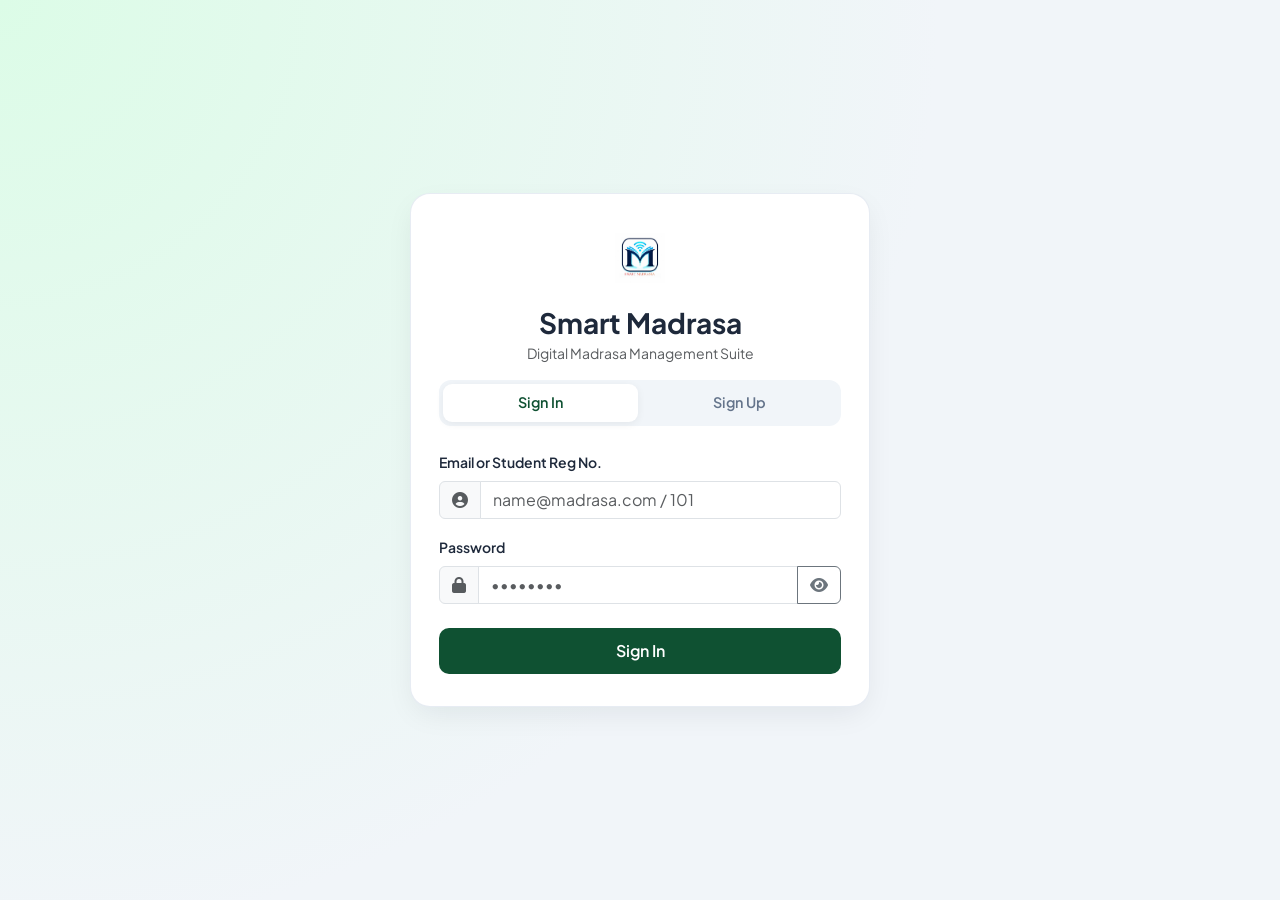
==== commit dfff2a3f: "Update index.html" ====
--- a/index.html
+++ b/index.html
@@ -216,7 +216,6 @@
         </div>
       </div>
       <div class="row g-4">
-        <!-- Left Profile Card -->
         <div class="col-md-4">
           <div class="card p-4 text-center border-0 shadow-sm mb-4">
             <i class="fa-solid fa-user-graduate fa-4x text-success mb-3"></i>
@@ -231,7 +230,6 @@
           </div>
         </div>
 
-        <!-- Attendance Summary Card -->
         <div class="card p-4 mb-4 border-0 shadow-sm">
           <h5 class="fw-bold text-success mb-3"><i class="fa-solid fa-clipboard-user me-2"></i>Attendance Summary</h5>
           <div class="row text-center g-3">
@@ -262,7 +260,6 @@
           </div>
         </div>
 
-        <!-- Right Details Sections -->
         <div class="col-md-8">
           <div class="card p-4 mb-4 border-0 shadow-sm">
             <h5 class="fw-bold text-success mb-3"><i class="fa-solid fa-calendar-days me-2"></i>Academic Fee Status</h5>
@@ -305,10 +302,12 @@
   <div id="authSection" class="auth-wrapper">
     <div class="auth-card">
       <div class="text-center mb-3">
-        <div class="brand-icon"><i class="fa-solid fa-mosque"></i></div>
-        <h3 class="fw-bold m-0">Smart Madrasa</h3>
-        <p class="text-muted small mt-1">Digital Madrasa Management Suite</p>
-      </div>
+  <div class="brand-icon p-1 bg-transparent">
+    <img src="images.png" alt="Logo" style="width: 50px; height: 50px; object-fit: contain;">
+  </div>
+  <h3 class="fw-bold m-0">Smart Madrasa</h3>
+  <p class="text-muted small mt-1">Digital Madrasa Management Suite</p>
+</div>
 
       <div class="segmented-control">
         <button type="button" class="active" id="tabBtnLogin" onclick="switchAuthTab('login')">Sign In</button>
@@ -503,7 +502,6 @@
     <!-- MAIN APP LAYOUT CONTAINER -->
     <div class="container-fluid px-3 px-md-4 py-4">
       <div class="row">
-        <!-- Desktop Sidebar Container -->
         <div class="col-lg-3 col-xl-2 d-none d-lg-block mb-4">
           <div class="card desktop-sidebar-card">
             <div class="nav flex-column nav-pills gap-1" id="desktopTabMenu">
@@ -550,10 +548,7 @@
           </div>
         </div>
 
-        <!-- Content Area -->
         <div class="col-lg-9 col-xl-10">
-          
-          <!-- Super Admin Tab Container Placeholder (Loads components/superadmin-tab.html) -->
           <div id="superAdminTab" class="content-tab d-none"></div>
 
           <div id="instAdminTab" class="content-tab d-none">
@@ -704,7 +699,19 @@
               </div>
               <div class="table-responsive">
                 <table class="table table-hover table-bordered align-middle">
-                  <thead><tr><th>#</th><th>Reg No</th><th>Name</th><th>Class</th><th>Parent / Guardian</th><th>Place</th><th>Phone</th><th class="text-center">Actions</th></tr></thead>
+                  <thead class="table-light">
+                    <tr>
+                      <th>#</th>
+                      <th>Reg No</th>
+                      <th>Name</th>
+                      <th>Gender</th>
+                      <th>Class</th>
+                      <th>Parent / Guardian</th>
+                      <th>Place</th>
+                      <th>Phone</th>
+                      <th class="text-center">Actions</th>
+                    </tr>
+                  </thead>
                   <tbody id="studentsTableBody"><tr><td colspan="8" class="text-center text-muted">Loading data...</td></tr></tbody>
                 </table>
               </div>
@@ -1049,7 +1056,7 @@
   </div>
 
   <!-- ========================================== -->
-  <!-- MODALS CONTAINER PLACEHOLDER              -->
+  <!-- MODALS CONTAINER PLACEHOLDER               -->
   <!-- ========================================== -->
   <div id="modalsContainer"></div>
 
@@ -1061,10 +1068,9 @@
   </div>
 
   <!-- ========================================== -->
-  <!-- DYNAMIC COMPONENT LOADER & SCRIPTS        -->
+  <!-- DYNAMIC COMPONENT LOADER & SCRIPTS         -->
   <!-- ========================================== -->
   <script>
-    // Components (superadmin-tab.html & modals.html) load cheyyunna script
     async function loadComponent(elementId, filePath) {
       try {
         const response = await fetch(filePath);
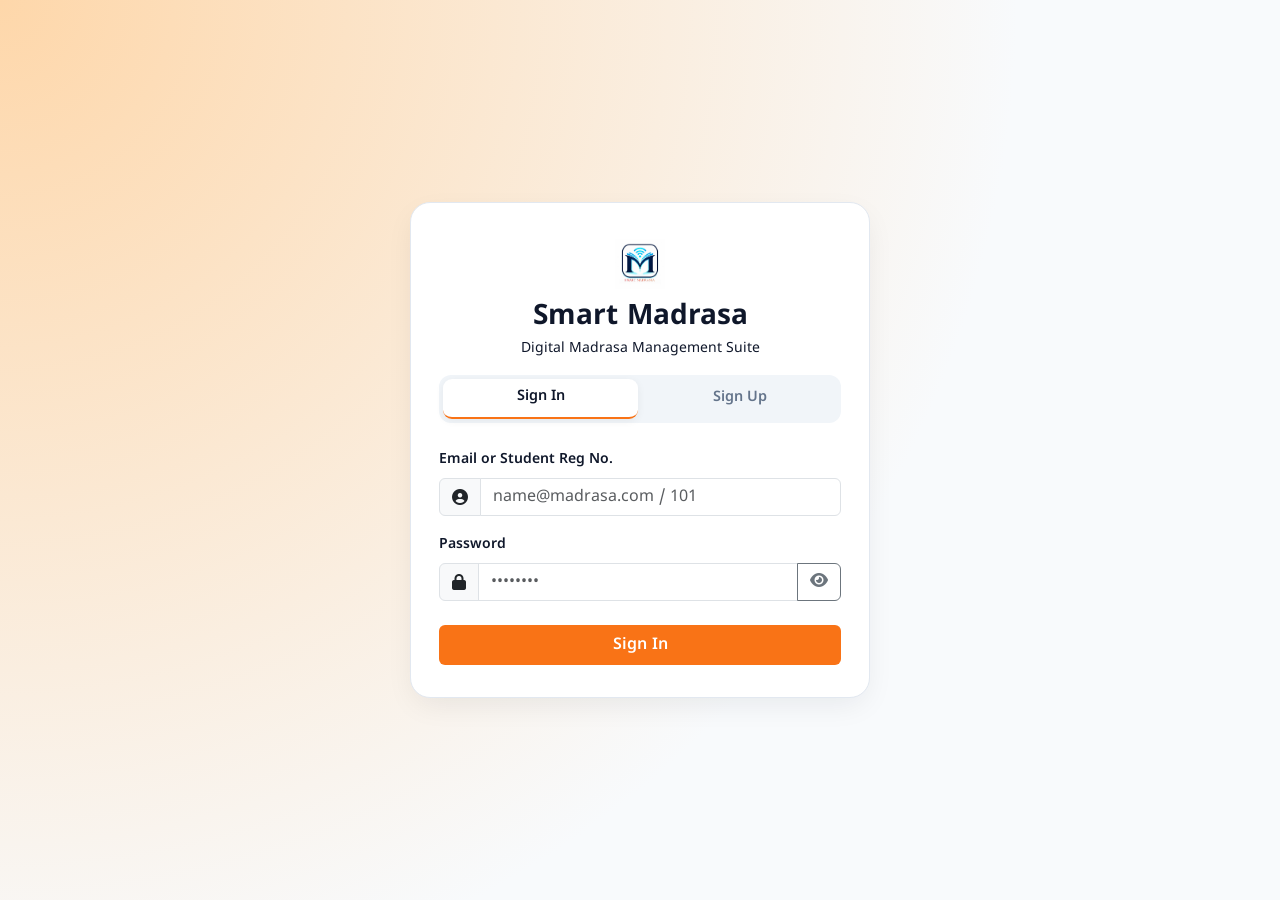
==== commit a5245534: "Update index.html" ====
--- a/index.html
+++ b/index.html
@@ -1,75 +1,108 @@
 <!DOCTYPE html>
-<html lang="en">
+<html lang="en" translate="no" class="notranslate">
 <head>
   <!-- ========================================== -->
-  <!-- SECTION 1: HEAD & STYLESHEETS MODULE     -->
+  <!-- SECTION 1: HEAD, META & THEME ASSETS      -->
   <!-- ========================================== -->
   <meta charset="UTF-8">
   <meta name="viewport" content="width=device-width, initial-scale=1.0">
+  <meta name="google" content="notranslate">
   <title>Smart Madrasa - Academic Suite</title>
   
   <!-- PWA Manifest & Favicon Setup -->
   <link rel="manifest" href="manifest.json">
   <link rel="icon" type="image/png" href="images.png">
 
+  <!-- Core Libraries & Icons -->
   <link href="https://cdn.jsdelivr.net/npm/bootstrap@5.3.3/dist/css/bootstrap.min.css" rel="stylesheet">
   <link href="https://cdnjs.cloudflare.com/ajax/libs/font-awesome/6.5.1/css/all.min.css" rel="stylesheet">
-  <link href="https://fonts.googleapis.com/css2?family=Plus+Jakarta+Sans:wght@400;500;600;700;800&family=Manjari:wght@400;700&display=swap" rel="stylesheet">
   <script src="https://cdnjs.cloudflare.com/ajax/libs/PapaParse/5.4.1/papaparse.min.js"></script>
   
-  <link rel="stylesheet" href="style.css?v=2">
+  <!-- Dual Font System: Noto Sans Malayalam & Inter -->
+  <link rel="preconnect" href="https://fonts.googleapis.com">
+  <link rel="preconnect" href="https://fonts.gstatic.com" crossorigin>
+  <link href="https://fonts.googleapis.com/css2?family=Inter:wght@400;500;600;700;800&family=Noto+Sans+Malayalam:wght@400;500;600;700;800&display=swap" rel="stylesheet">
+
+  <link rel="stylesheet" href="style.css?v=3">
   <style>
     :root {
-      --primary: #0f5132;
-      --primary-dark: #0a3622;
-      --primary-light: #e8f5e9;
-      --accent: #198754;
-      --bg-body: #f8fafc;
+      /* Tailwind Theme - Dark Neutrals */
+      --slate-950: #020617;
+      --slate-900: #0f172a;
+      --slate-800: #1e293b;
+      --slate-700: #334155;
+      --slate-500: #64748b;
+      --slate-400: #94a3b8;
+      --slate-200: #e2e8f0;
+      --slate-100: #f1f5f9;
+      --slate-50:  #f8fafc;
+      
+      /* Vibrant Orange & Brand Accents */
+      --orange-500: #f97316;
+      --orange-600: #ea580c;
+      --blue-600:   #2563eb;
+      --green-600:  #16a34a;
+      --emerald-500:#10b981;
+      --red-600:    #dc2626;
+      --amber-50:   #fffbeb;
+      --amber-900:  #78350f;
+
+      --bg-body: var(--slate-50);
       --card-bg: #ffffff;
-      --text-dark: #0f172a;
-      --text-muted: #64748b;
-    }
+      --text-dark: var(--slate-900);
+      --text-muted: var(--slate-500);
+    }
+
     body {
       background-color: var(--bg-body);
-      font-family: 'Plus Jakarta Sans', 'Manjari', sans-serif;
+      font-family: 'Noto Sans Malayalam', 'Inter', sans-serif;
       color: var(--text-dark);
       -webkit-font-smoothing: antialiased;
     }
-    .bg-madrassa { background-color: var(--primary) !important; }
-    .btn-madrassa { background-color: var(--accent); color: #fff; border: none; font-weight: 500; }
-    .btn-madrassa:hover { background-color: var(--primary); color: #fff; }
+
+    /* Scrollbar Utility */
+    .no-scrollbar::-webkit-scrollbar { display: none; }
+    .no-scrollbar { -ms-overflow-style: none; scrollbar-width: none; }
+
+    /* Top Navigation Bars */
+    .bg-slate-header { background-color: var(--slate-900) !important; }
+    .bg-slate-subnav { background-color: var(--slate-950) !important; border-top: 1px solid var(--slate-800); }
     
+    .btn-orange-cta {
+      background-color: var(--orange-500) !important;
+      color: #fff !important;
+      font-weight: 600;
+      border: none;
+      transition: background-color 0.2s, transform 0.1s;
+    }
+    .btn-orange-cta:hover { background-color: var(--orange-600) !important; }
+    .btn-orange-cta:active { transform: scale(0.96); }
+
+    .form-control:focus, .form-select:focus {
+      border-color: var(--orange-500) !important;
+      box-shadow: 0 0 0 3px rgba(249, 115, 22, 0.25) !important;
+    }
+
+    /* Auth Wrapper */
     .auth-wrapper {
       min-height: 100vh;
       display: flex;
       align-items: center;
       justify-content: center;
-      background: radial-gradient(circle at top left, #dcfce7 0%, #f1f5f9 60%);
+      background: radial-gradient(circle at top left, #fed7aa 0%, var(--slate-50) 65%);
       padding: 20px;
     }
     .auth-card {
       background: var(--card-bg);
       border-radius: 20px;
-      border: 1px solid rgba(226, 232, 240, 0.8);
+      border: 1px solid var(--slate-200);
       box-shadow: 0 10px 30px -5px rgba(15, 23, 42, 0.08);
       width: 100%;
       max-width: 460px;
       padding: 32px 28px;
     }
-    .brand-icon {
-      width: 64px;
-      height: 64px;
-      border-radius: 18px;
-      background: var(--primary-light);
-      display: flex;
-      align-items: center;
-      justify-content: center;
-      color: var(--primary);
-      font-size: 28px;
-      margin: 0 auto 16px auto;
-    }
     .segmented-control {
-      background: #f1f5f9;
+      background: var(--slate-100);
       border-radius: 12px;
       padding: 4px;
       display: flex;
@@ -83,43 +116,32 @@
       padding: 8px 16px;
       font-weight: 600;
       font-size: 0.9rem;
-      color: var(--text-muted);
+      color: var(--slate-500);
       border-radius: 9px;
       transition: all 0.2s ease;
     }
     .segmented-control button.active {
       background: #ffffff;
-      color: var(--primary);
+      color: var(--slate-900);
       box-shadow: 0 2px 8px rgba(0, 0, 0, 0.06);
-    }
-    .btn-primary-custom {
-      background: var(--primary);
-      color: #fff;
-      font-weight: 600;
-      border-radius: 10px;
-      padding: 11px;
-      border: none;
-      transition: all 0.2s;
-    }
-    .btn-primary-custom:hover {
-      background: var(--primary-dark);
-      color: #fff;
-    }
-    .card { border-radius: 14px; border: 1px solid #e2e8f0; box-shadow: 0 4px 16px rgba(0,0,0,0.03); }
-    .nav-pills .nav-link { color: #475569; font-weight: 600; border-radius: 10px; padding: 10px 14px; }
-    .nav-pills .nav-link.active { background-color: var(--primary); color: #fff; }
+      border-bottom: 2px solid var(--orange-500);
+    }
+
+    .card { border-radius: 14px; border: 1px solid var(--slate-200); box-shadow: 0 4px 16px rgba(0,0,0,0.03); }
+    .nav-pills .nav-link { color: var(--slate-700); font-weight: 600; border-radius: 10px; padding: 10px 14px; }
+    .nav-pills .nav-link.active { background-color: var(--slate-900); color: #fff; }
     
     .quick-link-card { 
       cursor: pointer; 
       transition: transform 0.2s ease, box-shadow 0.2s ease; 
       border-radius: 12px;
       background: #fff;
-      border: 1px solid #e2e8f0;
+      border: 1px solid var(--slate-200);
     }
     .quick-link-card:hover { 
       transform: translateY(-3px); 
       box-shadow: 0 8px 20px rgba(0,0,0,0.06); 
-      border-color: var(--accent);
+      border-color: var(--orange-500);
     }
 
     .star-badge { background: linear-gradient(135deg, #f59e0b, #d97706); color: #fff; font-weight: 700; border-radius: 20px; padding: 4px 12px; }
@@ -129,15 +151,6 @@
       grid-template-columns: repeat(auto-fill, minmax(80px, 1fr));
       gap: 8px;
     }
-    .month-badge {
-      padding: 8px 4px;
-      border-radius: 8px;
-      text-align: center;
-      font-size: 0.8rem;
-      font-weight: 700;
-    }
-    .month-paid { background-color: #d1fae5; color: #065f46; border: 1px solid #a7f3d0; }
-    .month-pending { background-color: #fee2e2; color: #991b1b; border: 1px solid #fecaca; }
 
     #appToastContainer {
       position: fixed;
@@ -146,7 +159,7 @@
       z-index: 10000;
     }
     .modern-toast {
-      background: #0f172a;
+      background: var(--slate-900);
       color: #fff;
       border-radius: 12px;
       padding: 14px 20px;
@@ -159,9 +172,9 @@
       min-width: 280px;
       animation: toastSlideUp 0.3s cubic-bezier(0.16, 1, 0.3, 1);
     }
-    .modern-toast.success { background: #065f46; border-left: 5px solid #10b981; }
-    .modern-toast.error { background: #991b1b; border-left: 5px solid #ef4444; }
-    .modern-toast.warning { background: #92400e; border-left: 5px solid #f59e0b; }
+    .modern-toast.success { border-left: 5px solid var(--emerald-500); }
+    .modern-toast.error { border-left: 5px solid var(--red-600); }
+    .modern-toast.warning { border-left: 5px solid var(--orange-500); }
     @keyframes toastSlideUp {
       from { transform: translateY(30px); opacity: 0; }
       to { transform: translateY(0); opacity: 1; }
@@ -193,7 +206,7 @@
     }
   </style>
 </head>
-<body>
+<body translate="no" class="notranslate">
 
   <div id="appToastContainer"></div>
 
@@ -201,7 +214,7 @@
   <!-- SECTION 2: PARENT PORTAL VIEW DASHBOARD   -->
   <!-- ========================================== -->
   <div id="parentViewSection" class="d-none">
-    <nav class="navbar navbar-expand-lg bg-madrassa navbar-dark shadow-sm">
+    <nav class="navbar navbar-expand-lg bg-slate-header navbar-dark shadow-sm">
       <div class="container px-4">
         <a class="navbar-brand fw-bold d-flex align-items-center gap-2" href="#">
           <span id="parentInstNameDisplay">Smart Madrasa</span>
@@ -224,14 +237,14 @@
             <p class="text-muted mb-0">Reg No: <b id="pvRegNo">-</b></p>
             <p class="text-muted small">Father: <span id="pvFather">-</span></p>
             <div class="border-top pt-3 mt-2">
-              <h6>Total Performance Points</h6>
+              <h6 class="text-slate-500">Total Performance Points</h6>
               <h3 class="fw-bold text-warning mb-0" id="pvTotalPoints">0 Pts</h3>
             </div>
           </div>
         </div>
 
         <div class="card p-4 mb-4 border-0 shadow-sm">
-          <h5 class="fw-bold text-success mb-3"><i class="fa-solid fa-clipboard-user me-2"></i>Attendance Summary</h5>
+          <h5 class="fw-bold text-slate-800 mb-3"><i class="fa-solid fa-clipboard-user text-success me-2"></i>Attendance Summary</h5>
           <div class="row text-center g-3">
             <div class="col-3">
               <div class="p-3 border rounded bg-light">
@@ -262,7 +275,7 @@
 
         <div class="col-md-8">
           <div class="card p-4 mb-4 border-0 shadow-sm">
-            <h5 class="fw-bold text-success mb-3"><i class="fa-solid fa-calendar-days me-2"></i>Academic Fee Status</h5>
+            <h5 class="fw-bold text-slate-800 mb-3"><i class="fa-solid fa-calendar-days text-success me-2"></i>Academic Fee Status</h5>
             <div id="pvFeeMonthGrid" class="month-grid mb-3"></div>
             <div class="table-responsive">
               <table class="table table-bordered align-middle">
@@ -273,7 +286,7 @@
           </div>
 
           <div class="card p-4 mb-4 border-0 shadow-sm">
-            <h5 class="fw-bold text-primary mb-3"><i class="fa-solid fa-award me-2"></i>Examination Marks & Totals</h5>
+            <h5 class="fw-bold text-slate-800 mb-3"><i class="fa-solid fa-award text-primary me-2"></i>Examination Marks & Totals</h5>
             <div class="table-responsive">
               <table class="table table-bordered align-middle">
                 <thead class="table-light"><tr><th>Exam</th><th>Subject / Total</th><th>Mark Obtained</th></tr></thead>
@@ -283,7 +296,7 @@
           </div>
 
           <div class="card p-4 mb-4 border-0 shadow-sm">
-            <h5 class="fw-bold text-warning text-dark mb-3"><i class="fa-solid fa-star me-2"></i>Performance & Tasks History</h5>
+            <h5 class="fw-bold text-slate-800 mb-3"><i class="fa-solid fa-star text-warning me-2"></i>Performance & Tasks History</h5>
             <div class="table-responsive">
               <table class="table table-bordered align-middle">
                 <thead class="table-light"><tr><th>Date</th><th>Task / Activity</th><th>Points</th></tr></thead>
@@ -302,12 +315,12 @@
   <div id="authSection" class="auth-wrapper">
     <div class="auth-card">
       <div class="text-center mb-3">
-  <div class="brand-icon p-1 bg-transparent">
-    <img src="images.png" alt="Logo" style="width: 50px; height: 50px; object-fit: contain;">
-  </div>
-  <h3 class="fw-bold m-0">Smart Madrasa</h3>
-  <p class="text-muted small mt-1">Digital Madrasa Management Suite</p>
-</div>
+        <div class="p-1 bg-transparent mb-2 d-inline-block">
+          <img src="images.png" alt="Logo" style="width: 50px; height: 50px; object-fit: contain;">
+        </div>
+        <h3 class="fw-bold m-0 text-slate-900">Smart Madrasa</h3>
+        <p class="text-slate-500 small mt-1">Digital Madrasa Management Suite</p>
+      </div>
 
       <div class="segmented-control">
         <button type="button" class="active" id="tabBtnLogin" onclick="switchAuthTab('login')">Sign In</button>
@@ -316,17 +329,17 @@
 
       <form id="loginForm" onsubmit="handleUnifiedLogin(event)">
         <div class="mb-3">
-          <label class="form-label fw-semibold small">Email or Student Reg No.</label>
+          <label class="form-label fw-semibold small text-slate-700">Email or Student Reg No.</label>
           <div class="input-group">
-            <span class="input-group-text bg-light text-muted"><i class="fa-solid fa-user-circle"></i></span>
+            <span class="input-group-text bg-light text-slate-400"><i class="fa-solid fa-user-circle"></i></span>
             <input type="text" id="loginIdentifier" class="form-control" placeholder="name@madrasa.com / 101" oninput="detectLoginMode()" required>
           </div>
         </div>
 
         <div class="mb-3" id="passwordGroup">
-          <label class="form-label fw-semibold small">Password</label>
+          <label class="form-label fw-semibold small text-slate-700">Password</label>
           <div class="input-group">
-            <span class="input-group-text bg-light text-muted"><i class="fa-solid fa-lock"></i></span>
+            <span class="input-group-text bg-light text-slate-400"><i class="fa-solid fa-lock"></i></span>
             <input type="password" id="loginPassword" class="form-control" placeholder="••••••••">
             <button class="btn btn-outline-secondary password-toggle-btn" type="button" onclick="togglePasswordVisibility('loginPassword', this)">
               <i class="fa-solid fa-eye"></i>
@@ -335,75 +348,75 @@
         </div>
 
         <div class="mb-3 d-none" id="phoneGroup">
-          <label class="form-label fw-semibold small">Registered Mobile Number</label>
+          <label class="form-label fw-semibold small text-slate-700">Registered Mobile Number</label>
           <div class="input-group">
-            <span class="input-group-text bg-light text-muted"><i class="fa-solid fa-phone"></i></span>
+            <span class="input-group-text bg-light text-slate-400"><i class="fa-solid fa-phone"></i></span>
             <input type="tel" id="loginMobile" class="form-control" placeholder="9847...">
           </div>
         </div>
 
-        <button type="submit" id="btnAuthSubmit" class="btn btn-primary-custom w-100 mt-2">Sign In</button>
+        <button type="submit" id="btnAuthSubmit" class="btn btn-orange-cta w-100 mt-2 py-2">Sign In</button>
       </form>
 
+      <!-- Single Madrasa Registration Option -->
       <div id="signupOptions" class="d-none">
-          <div class="d-grid gap-3">
-              <button class="btn btn-outline-success p-3 text-start" onclick="showSignupForm('madrasa')">
-                  <i class="fa-solid fa-building-columns fs-4 mb-2 d-block"></i>
-                  <strong class="d-block">Register a New Madrasa</strong>
-                  <small class="text-muted">For Institution Admins</small>
-              </button>
-              <button class="btn btn-outline-primary p-3 text-start" onclick="showSignupForm('staff')">
-                  <i class="fa-solid fa-chalkboard-user fs-4 mb-2 d-block"></i>
-                  <strong class="d-block">Join as Staff / Principal</strong>
-                  <small class="text-muted">Requires existing Madrasa ID</small>
-              </button>
-          </div>
+        <div class="d-grid gap-3">
+          <button class="btn btn-outline-success p-3 text-start" onclick="showSignupForm('madrasa')">
+            <i class="fa-solid fa-building-columns fs-4 mb-2 d-block text-success"></i>
+            <strong class="d-block text-slate-900">Register a New Madrasa</strong>
+            <small class="text-slate-500">For Institution Admins</small>
+          </button>
+        </div>
       </div>
 
       <form id="signupForm" class="d-none" onsubmit="handleSignUp(event)">
-        <button type="button" class="btn btn-sm btn-link text-decoration-none mb-3 p-0" onclick="switchAuthTab('signup')"><i class="fa-solid fa-arrow-left"></i> Back</button>
-        <div class="alert alert-warning py-2 small">New registrations require Developer / Super Admin approval.</div>
+        <button type="button" class="btn btn-sm btn-link text-decoration-none mb-3 p-0 text-slate-500" onclick="switchAuthTab('signup')">
+          <i class="fa-solid fa-arrow-left"></i> Back
+        </button>
+        <div class="alert alert-warning py-2 small" style="background-color: var(--amber-50); border-color: #fde68a; color: var(--amber-900);">
+          New registrations require Developer / Super Admin approval.
+        </div>
         
         <div class="mb-2">
-            <label class="form-label small fw-semibold">Board of Education</label>
-            <select id="regBoard" class="form-select" required>
-                <option value="">Select Board</option>
-                <option value="SKIMVB">SKIMVB</option>
-                <option value="SKSVB">SKSVB</option>
-                <option value="DKIMVB">DKIMVB</option>
-                <option value="MTIK">MTIK</option>
-                <option value="CBSE">CBSE / Other</option>
-                <option value="Other">Other</option>
-            </select>
+          <label class="form-label small fw-semibold text-slate-700">Board of Education</label>
+          <select id="regBoard" class="form-select" required>
+            <option value="">Select Board</option>
+            <option value="SKIMVB">SKIMVB</option>
+            <option value="SKSVB">SKSVB</option>
+            <option value="DKIMVB">DKIMVB</option>
+            <option value="MTIK">MTIK</option>
+            <option value="CBSE">CBSE / Other</option>
+            <option value="Other">Other</option>
+          </select>
         </div>
         <div class="mb-2">
-          <label class="form-label small fw-semibold">Madrasa Reg / Code</label>
+          <label class="form-label small fw-semibold text-slate-700">Madrasa Reg / Code</label>
           <input type="text" id="regInstCode" class="form-control text-uppercase" placeholder="e.g. 1145" required>
         </div>
         <div class="mb-2">
-          <label class="form-label small fw-semibold">Madrasa Name</label>
+          <label class="form-label small fw-semibold text-slate-700">Madrasa Name</label>
           <input type="text" id="regInstName" class="form-control text-uppercase" placeholder="Madrasa Full Name" required>
         </div>
         <div class="mb-2">
-          <label class="form-label small fw-semibold">Address / Building Name</label>
+          <label class="form-label small fw-semibold text-slate-700">Address / Building Name</label>
           <input type="text" id="regAddress" class="form-control text-uppercase" placeholder="Building Name" required>
         </div>
         <div class="row g-2 mb-2">
-            <div class="col-6"><label class="form-label small fw-semibold">Place</label><input type="text" id="regPlace" class="form-control text-uppercase" required></div>
-            <div class="col-6"><label class="form-label small fw-semibold">Post Office</label><input type="text" id="regPo" class="form-control text-uppercase" required></div>
+          <div class="col-6"><label class="form-label small fw-semibold text-slate-700">Place</label><input type="text" id="regPlace" class="form-control text-uppercase" required></div>
+          <div class="col-6"><label class="form-label small fw-semibold text-slate-700">Post Office</label><input type="text" id="regPo" class="form-control text-uppercase" required></div>
         </div>
         <div class="row g-2 mb-2">
-            <div class="col-6"><label class="form-label small fw-semibold">District</label><input type="text" id="regDistrict" class="form-control text-uppercase" required></div>
-            <div class="col-6"><label class="form-label small fw-semibold">Pincode</label><input type="text" id="regPincode" class="form-control" required></div>
-        </div>
-        <div class="mb-2"><label class="form-label small fw-semibold">Admin Name</label><input type="text" id="regUserName" class="form-control text-uppercase" required></div>
+          <div class="col-6"><label class="form-label small fw-semibold text-slate-700">District</label><input type="text" id="regDistrict" class="form-control text-uppercase" required></div>
+          <div class="col-6"><label class="form-label small fw-semibold text-slate-700">Pincode</label><input type="text" id="regPincode" class="form-control" required></div>
+        </div>
+        <div class="mb-2"><label class="form-label small fw-semibold text-slate-700">Admin Name</label><input type="text" id="regUserName" class="form-control text-uppercase" required></div>
         <div class="row g-2 mb-2">
-            <div class="col-6"><label class="form-label small fw-semibold">Mobile</label><input type="tel" id="regPhone" class="form-control" required></div>
-            <div class="col-6"><label class="form-label small fw-semibold">WhatsApp</label><input type="tel" id="regWhatsapp" class="form-control"></div>
-        </div>
-        <div class="mb-2"><label class="form-label small fw-semibold">Email</label><input type="email" id="regEmail" class="form-control" required></div>
+          <div class="col-6"><label class="form-label small fw-semibold text-slate-700">Mobile</label><input type="tel" id="regPhone" class="form-control" required></div>
+          <div class="col-6"><label class="form-label small fw-semibold text-slate-700">WhatsApp</label><input type="tel" id="regWhatsapp" class="form-control"></div>
+        </div>
+        <div class="mb-2"><label class="form-label small fw-semibold text-slate-700">Email</label><input type="email" id="regEmail" class="form-control" required></div>
         <div class="mb-2">
-          <label class="form-label small fw-semibold">Password</label>
+          <label class="form-label small fw-semibold text-slate-700">Password</label>
           <div class="input-group">
             <input type="password" id="regPassword" class="form-control" required>
             <button class="btn btn-outline-secondary password-toggle-btn" type="button" onclick="togglePasswordVisibility('regPassword', this)"><i class="fa-solid fa-eye"></i></button>
@@ -413,57 +426,7 @@
           <label class="form-label small fw-semibold text-success">Confirm Password</label>
           <input type="text" id="regPasswordConfirm" class="form-control border-success" required>
         </div>
-        <button type="submit" id="btnSubmitSignup" class="btn btn-primary-custom w-100">Submit for Approval</button>
-      </form>
-
-      <form id="staffSignupForm" class="d-none" onsubmit="handleStaffSignUp(event)">
-        <button type="button" class="btn btn-sm btn-link text-decoration-none mb-3 p-0" onclick="switchAuthTab('signup')"><i class="fa-solid fa-arrow-left"></i> Back</button>
-        <div class="alert alert-info py-2 small">Registration requires approval from Institution Admin.</div>
-        <div class="mb-2">
-            <label class="form-label small fw-semibold">Role / Designation</label>
-            <select id="staffRole" class="form-select" required>
-                <option value="principal">സദർ മുഅല്ലിം (Principal)</option>
-                <option value="vice_principal">വൈസ് സദർ (Vice Principal)</option>
-                <option value="in_charge">സദർ ഇൻ-ചാർജ് (In-Charge)</option>
-                <option value="teacher" selected>മുഅല്ലിം (Teacher)</option>
-            </select>
-        </div>
-        <div class="row g-2 mb-2">
-          <div class="col-6">
-            <label class="form-label small fw-semibold">Board</label>
-            <select id="staffBoard" class="form-select" required>
-                <option value="">Select Board</option>
-                <option value="SKIMVB">SKIMVB</option>
-                <option value="SKSVB">SKSVB</option>
-                <option value="DKIMVB">DKIMVB</option>
-                <option value="MTIK">MTIK</option>
-                <option value="CBSE">CBSE / Other</option>
-                <option value="Other">Other</option>
-            </select>
-          </div>
-          <div class="col-6">
-            <label class="form-label small fw-semibold">Madrasa Code</label>
-            <input type="text" id="staffInstCode" class="form-control text-uppercase" required>
-          </div>
-        </div>
-        <div class="mb-2"><label class="form-label small fw-semibold">Full Name</label><input type="text" id="staffName" class="form-control text-uppercase" required></div>
-        <div class="row g-2 mb-2">
-          <div class="col-6"><label class="form-label small fw-semibold">Mobile</label><input type="tel" id="staffPhone" class="form-control" required></div>
-          <div class="col-6"><label class="form-label small fw-semibold">WhatsApp</label><input type="tel" id="staffWhatsapp" class="form-control"></div>
-        </div>
-        <div class="mb-2"><label class="form-label small fw-semibold">Email</label><input type="email" id="staffEmail" class="form-control" required></div>
-        <div class="mb-2">
-          <label class="form-label small fw-semibold">Password</label>
-          <div class="input-group">
-            <input type="password" id="staffPassword" class="form-control" required>
-            <button class="btn btn-outline-secondary password-toggle-btn" type="button" onclick="togglePasswordVisibility('staffPassword', this)"><i class="fa-solid fa-eye"></i></button>
-          </div>
-        </div>
-        <div class="mb-3">
-          <label class="form-label small fw-semibold text-success">Confirm Password</label>
-          <input type="text" id="staffPasswordConfirm" class="form-control border-success" required>
-        </div>
-        <button type="submit" id="btnStaffSubmitSignup" class="btn btn-primary-custom w-100">Submit Request</button>
+        <button type="submit" id="btnSubmitSignup" class="btn btn-orange-cta w-100 py-2">Submit for Approval</button>
       </form>
     </div>
   </div>
@@ -472,26 +435,35 @@
   <!-- SECTION 4: MAIN DASHBOARD & TABS SCREEN   -->
   <!-- ========================================== -->
   <div id="appSection" class="d-none">
-    <nav class="navbar navbar-dark bg-madrassa shadow-sm sticky-top py-2">
-      <div class="container-fluid top-header-bar px-2 px-md-3">
+    <!-- Header Bar: Fixed/Sticky Slate-900 -->
+    <nav class="navbar navbar-dark bg-slate-header sticky-top py-2 px-2 px-md-3 shadow-sm">
+      <div class="container-fluid top-header-bar p-0">
         <div class="d-flex align-items-center gap-2">
-          <button class="btn btn-outline-light btn-sm d-lg-none" type="button" data-bs-toggle="offcanvas" data-bs-target="#sidebarOffcanvas"><i class="fa-solid fa-bars"></i></button>
+          <button class="btn btn-outline-light btn-sm d-lg-none" type="button" data-bs-toggle="offcanvas" data-bs-target="#sidebarOffcanvas">
+            <i class="fa-solid fa-bars"></i>
+          </button>
           <a class="navbar-brand fw-bold m-0 d-flex align-items-center gap-2 top-brand-text" href="#" onclick="showTab('homeDashboardTab')">
-            <img src="images.png" alt="Logo" class="app-navbar-logo" style="height: 30px;">
-            <span id="displayMadrassaName">Smart Madrasa</span>
+            <div class="rounded-lg p-1 d-flex align-items-center justify-content-center" style="width: 36px; height: 36px; background: rgba(255,255,255,0.1); border-radius: 8px;">
+              <img src="images.png" alt="Logo" style="max-height: 24px; max-width: 24px; object-fit: contain;">
+            </div>
+            <div>
+              <span id="displayMadrassaName" class="fw-bold text-white text-sm sm:text-lg tracking-tight d-block leading-tight">Smart Madrasa</span>
+              <small class="text-slate-400 d-block" style="font-size: 10px;">Academic Suite</small>
+            </div>
           </a>
         </div>
         <div class="d-flex align-items-center gap-2 text-white">
           <button class="btn btn-sm btn-outline-warning d-none" id="superAdminBackBtn" onclick="returnToSuperAdminConsole()"><i class="fa-solid fa-arrow-left me-1"></i> Console</button>
-          <span class="badge bg-light text-dark d-none d-md-inline-block" id="displayUserRole">Admin</span>
-          <button class="btn btn-outline-light btn-sm" onclick="handleLogout()"><i class="fa-solid fa-right-from-bracket me-md-1"></i> <span class="d-none d-md-inline-block">Logout</span></button>
+          <span class="badge bg-slate-800 text-slate-300 border border-slate-700 d-none d-md-inline-block px-2.5 py-1.5" id="displayUserRole">Admin</span>
+          <button class="btn btn-sm btn-outline-danger" onclick="handleLogout()"><i class="fa-solid fa-right-from-bracket me-md-1"></i> <span class="d-none d-md-inline-block">Logout</span></button>
         </div>
       </div>
     </nav>
 
-    <div class="offcanvas offcanvas-start" tabindex="-1" id="sidebarOffcanvas">
-      <div class="offcanvas-header bg-madrassa text-white">
-        <h5 class="offcanvas-title fw-bold"><i class="fa-solid fa-kaaba me-2"></i> Menu</h5>
+    <!-- Mobile Offcanvas Menu -->
+    <div class="offcanvas offcanvas-start bg-slate-header text-white" tabindex="-1" id="sidebarOffcanvas">
+      <div class="offcanvas-header border-bottom border-slate-800">
+        <h5 class="offcanvas-title fw-bold"><i class="fa-solid fa-kaaba text-warning me-2"></i> Menu</h5>
         <button type="button" class="btn-close btn-close-white" data-bs-dismiss="offcanvas"></button>
       </div>
       <div class="offcanvas-body p-3">
@@ -502,73 +474,76 @@
     <!-- MAIN APP LAYOUT CONTAINER -->
     <div class="container-fluid px-3 px-md-4 py-4">
       <div class="row">
+        <!-- Desktop Sidebar Menu -->
         <div class="col-lg-3 col-xl-2 d-none d-lg-block mb-4">
-          <div class="card desktop-sidebar-card">
+          <div class="card p-2 bg-white border border-slate-200">
             <div class="nav flex-column nav-pills gap-1" id="desktopTabMenu">
               <button class="nav-link active text-start" id="homeMenuBtn" onclick="showTab('homeDashboardTab')">
-                <i class="fa-solid fa-house"></i> Home
-              </button>
-              <button class="nav-link text-start d-none" id="superAdminMasterBtn" onclick="showTab('superAdminTab')">
-                <i class="fa-solid fa-shield-halved"></i> All Madrasas
+                <i class="fa-solid fa-house me-2"></i> Home
+              </button>
+              <button class="nav-link text-start d-none" id="superAdminMasterBtn" style="display: none !important;" onclick="showTab('superAdminTab')">
+                <i class="fa-solid fa-shield-halved me-2"></i> All Madrasas
               </button>
               <button class="nav-link text-start d-none" id="instAdminStaffBtn" onclick="showTab('instAdminTab'); loadPrincipalsList();">
-                <i class="fa-solid fa-user-tie"></i> Manage Staff
+                <i class="fa-solid fa-user-tie me-2"></i> Manage Staff
               </button>
               <button class="nav-link text-start d-none" id="studentsMenuBtn" onclick="showTab('studentsListTab')">
-                <i class="fa-solid fa-users"></i> Students
+                <i class="fa-solid fa-users me-2"></i> Students
               </button>
               <button class="nav-link text-start d-none" id="attendanceMenuBtn" onclick="showTab('attendanceTab')">
-                <i class="fa-solid fa-calendar-check"></i> Attendance
+                <i class="fa-solid fa-calendar-check me-2"></i> Attendance
               </button>
               <button class="nav-link text-start d-none" id="marksMenuBtn" onclick="showTab('marksTab')">
-                <i class="fa-solid fa-award"></i> Marks Entry
+                <i class="fa-solid fa-award me-2"></i> Marks Entry
               </button>
               <button class="nav-link text-start d-none" id="performanceMenuBtn" onclick="showTab('performanceTab')">
-                <i class="fa-solid fa-star"></i> Performance
+                <i class="fa-solid fa-star me-2"></i> Performance
               </button>
               <button class="nav-link text-start d-none" id="feesMenuBtn" onclick="showTab('feesTab')">
-                <i class="fa-solid fa-receipt"></i> Fees & Receipts
+                <i class="fa-solid fa-receipt me-2"></i> Fees & Receipts
               </button>
               <button class="nav-link text-start d-none" id="subjectSettingsBtn" onclick="showTab('subjectSettingsTab')">
-                <i class="fa-solid fa-book"></i> Subject Settings
+                <i class="fa-solid fa-book me-2"></i> Subject Settings
               </button>
               <button class="nav-link text-start d-none" id="feeSettingsBtn" onclick="showTab('feeSettingsTab')">
-                <i class="fa-solid fa-gear"></i> Fee Settings
+                <i class="fa-solid fa-gear me-2"></i> Fee Settings
               </button>
               <button class="nav-link text-start d-none" id="promotionMenuBtn" onclick="showTab('promotionTab')">
-                <i class="fa-solid fa-graduation-cap"></i> Class Promotion
+                <i class="fa-solid fa-graduation-cap me-2"></i> Class Promotion
               </button>
               <button class="nav-link text-start" id="committeeMenuBtn" onclick="showTab('committeeTab'); loadCommitteeMembers();">
-                <i class="fa-solid fa-users-gear"></i> Managing Committee
+                <i class="fa-solid fa-users-gear me-2"></i> Managing Committee
               </button>
               <button class="nav-link text-start d-none" id="settingsMenuBtn" onclick="showTab('settingsTab'); loadInstitutionSettings();">
-                <i class="fa-solid fa-gears"></i> Settings
-              </button>
-            </div>
-          </div>
-        </div>
-
+                <i class="fa-solid fa-gears me-2"></i> Settings
+              </button>
+            </div>
+          </div>
+        </div>
+
+        <!-- Content Area -->
         <div class="col-lg-9 col-xl-10">
           <div id="superAdminTab" class="content-tab d-none"></div>
 
+          <!-- Staff / Principal Management Tab -->
           <div id="instAdminTab" class="content-tab d-none">
             <div class="card p-4">
               <div class="d-flex justify-content-between align-items-center mb-3">
-                  <h5 class="fw-bold text-success m-0"><i class="fa-solid fa-user-tie me-2"></i> Manage Principals & Staff</h5>
-                  <button class="btn btn-sm btn-outline-success" onclick="openStaffProfileModal(null)"><i class="fa-solid fa-plus me-1"></i> Add Staff / Principal</button>
+                <h5 class="fw-bold text-slate-900 m-0"><i class="fa-solid fa-user-tie text-success me-2"></i> Manage Principals & Staff</h5>
+                <button class="btn btn-sm btn-orange-cta" onclick="openStaffProfileModal(null)"><i class="fa-solid fa-plus me-1"></i> Add Staff / Principal</button>
               </div>
               <div id="instPendingStaffSection" class="mb-4 d-none">
-                  <h6 class="fw-bold text-warning mb-2"><i class="fa-solid fa-clock me-1"></i> Pending Approvals</h6>
-                  <div class="table-responsive">
-                      <table class="table table-bordered align-middle table-warning">
-                          <thead><tr><th>Name</th><th>Role</th><th>Email</th><th>Phone</th><th class="text-center" style="width:120px;">Action</th></tr></thead>
-                          <tbody id="instPendingStaffTableBody"></tbody>
-                      </table>
-                  </div>
+                <h6 class="fw-bold text-warning mb-2"><i class="fa-solid fa-clock me-1"></i> Pending Approvals</h6>
+                <div class="table-responsive">
+                  <table class="table table-bordered align-middle table-warning">
+                    <thead><tr><th>Name</th><th>Role</th><th>Email</th><th>Phone</th><th class="text-center" style="width:120px;">Action</th></tr></thead>
+                    <tbody id="instPendingStaffTableBody"></tbody>
+                  </table>
+                </div>
               </div>
               <form id="instAssignClassesForm" onsubmit="instAssignClassesToStaff(event)" class="mb-4 d-none border p-3 rounded bg-light">
                 <input type="hidden" id="instAssignStaffId"><input type="hidden" id="instAssignStaffRole">
-                <h6 class="fw-bold text-primary mb-2">Approve <span id="instAssignStaffNameDisplay"></span></h6>
+                <h6 class="fw-bold text-slate-800 mb-2">Approve <span id="instAssignStaffNameDisplay" class="text-orange-600"></span></h6>
                 <div class="row g-3 align-items-end">
                   <div class="col-md-6" id="instClassAssignDiv">
                     <label class="form-label fw-bold">Assign Classes</label>
@@ -588,12 +563,12 @@
                     </div>
                   </div>
                   <div class="col-md-6 text-end">
-                      <button type="button" class="btn btn-secondary me-2" onclick="document.getElementById('instAssignClassesForm').classList.add('d-none');">Cancel</button>
-                      <button type="submit" class="btn btn-success"><i class="fa-solid fa-check me-1"></i> Confirm</button>
+                    <button type="button" class="btn btn-secondary me-2" onclick="document.getElementById('instAssignClassesForm').classList.add('d-none');">Cancel</button>
+                    <button type="submit" class="btn btn-success"><i class="fa-solid fa-check me-1"></i> Confirm</button>
                   </div>
                 </div>
               </form>
-              <h6 class="fw-bold mt-4 mb-2">Assigned Staff & Principals</h6>
+              <h6 class="fw-bold mt-4 mb-2 text-slate-800">Assigned Staff & Principals</h6>
               <div class="table-responsive">
                 <table class="table table-bordered align-middle">
                   <thead class="table-light"><tr><th>Name</th><th>Role</th><th>Email</th><th>Phone</th><th class="text-center">Action</th></tr></thead>
@@ -606,44 +581,44 @@
           <!-- Home Dashboard Tab -->
           <div id="homeDashboardTab" class="content-tab">
             <div class="card p-3 mb-4 border-0 shadow-sm text-center" id="homeGalleryCard" style="display: none;">
-              <h5 class="fw-bold text-success mb-3 text-start"><i class="fa-solid fa-images me-2"></i>Institution Photo</h5>
+              <h5 class="fw-bold text-slate-900 mb-3 text-start"><i class="fa-solid fa-images text-success me-2"></i>Institution Photo</h5>
               <div class="row g-3 justify-content-center" id="homeGalleryContainer"></div>
             </div>
 
             <div class="row g-4">
               <div class="col-lg-8">
                 <div class="card p-3 mb-4 border-0 shadow-sm">
-                  <h6 class="fw-bold text-success mb-3"><i class="fa-solid fa-bolt me-2"></i>Quick Links</h6>
+                  <h6 class="fw-bold text-slate-900 mb-3"><i class="fa-solid fa-bolt text-warning me-2"></i>Quick Links</h6>
                   <div class="row g-2">
                     <div class="col-4 col-md-3">
                       <div class="p-3 text-center quick-link-card" onclick="showTab('attendanceTab')">
                         <i class="fa-solid fa-calendar-check fa-2x text-success mb-2 d-block"></i>
-                        <span class="small fw-semibold text-dark">Attendance</span>
+                        <span class="small fw-semibold text-slate-800">Attendance</span>
                       </div>
                     </div>
                     <div class="col-4 col-md-3">
                       <div class="p-3 text-center quick-link-card" onclick="showTab('performanceTab')">
                         <i class="fa-solid fa-star fa-2x text-warning mb-2 d-block"></i>
-                        <span class="small fw-semibold text-dark">Performance</span>
+                        <span class="small fw-semibold text-slate-800">Performance</span>
                       </div>
                     </div>
                     <div class="col-4 col-md-3">
                       <div class="p-3 text-center quick-link-card" onclick="showTab('marksTab')">
                         <i class="fa-solid fa-award fa-2x text-primary mb-2 d-block"></i>
-                        <span class="small fw-semibold text-dark">Marks Entry</span>
+                        <span class="small fw-semibold text-slate-800">Marks Entry</span>
                       </div>
                     </div>
                     <div class="col-4 col-md-3">
                       <div class="p-3 text-center quick-link-card" onclick="showTab('feesTab')">
                         <i class="fa-solid fa-receipt fa-2x text-info mb-2 d-block"></i>
-                        <span class="small fw-semibold text-dark">Fees Collection</span>
+                        <span class="small fw-semibold text-slate-800">Fees Collection</span>
                       </div>
                     </div>
                   </div>
                 </div>
 
                 <div class="card p-4 mb-4">
-                  <h5 class="fw-bold text-success mb-3"><i class="fa-solid fa-trophy me-2"></i>Top Performers Leaderboard</h5>
+                  <h5 class="fw-bold text-slate-900 mb-3"><i class="fa-solid fa-trophy text-warning me-2"></i>Top Performers Leaderboard</h5>
                   <div class="row g-3 text-center" id="homeLeaderboardArea">
                     <div class="col-md-4"><div class="card p-3 bg-light"><span class="star-badge mb-2 d-inline-block">Today's Star</span><h5 class="fw-bold mt-2" id="starTodayName">-</h5><small class="text-muted" id="starTodayClass">-</small></div></div>
                     <div class="col-md-4"><div class="card p-3 bg-light"><span class="star-badge mb-2 d-inline-block">Weekly Star</span><h5 class="fw-bold mt-2" id="starWeekName">-</h5><small class="text-muted" id="starWeekClass">-</small></div></div>
@@ -654,7 +629,7 @@
 
               <div class="col-lg-4">
                 <div class="card p-4 border-0 shadow-sm mb-4">
-                  <h5 class="fw-bold text-success mb-3"><i class="fa-solid fa-bullhorn me-2"></i>Notifications</h5>
+                  <h5 class="fw-bold text-slate-900 mb-3"><i class="fa-solid fa-bullhorn text-orange-500 me-2"></i>Notifications</h5>
                   <div class="list-group list-group-flush" id="homeNotificationsList">
                     <div class="list-group-item px-0 text-muted small">
                       <i class="fa-solid fa-circle-info text-primary me-2"></i> പുതിയ അക്കാദമിക് വർഷത്തെ വിവരങ്ങൾ ഉടൻ അപ്ഡേറ്റ് ചെയ്യുന്നതാണ്.
@@ -670,11 +645,11 @@
             <div class="card p-4 border-0 shadow-sm mt-3 bg-white">
               <div class="row">
                 <div class="col-md-6 mb-3 mb-md-0">
-                  <h5 class="fw-bold text-success mb-2"><i class="fa-solid fa-school me-2"></i>About Institution</h5>
+                  <h5 class="fw-bold text-slate-900 mb-2"><i class="fa-solid fa-school text-success me-2"></i>About Institution</h5>
                   <p class="text-muted small m-0">ഉന്നതമായ മൂല്യങ്ങളും മികച്ച മതഭൗതിക വിദ്യാഭ്യാസവും നൽകിക്കൊണ്ട് പ്രവർത്തിക്കുന്ന സ്ഥാപനം.</p>
                 </div>
                 <div class="col-md-6 text-md-end">
-                  <h5 class="fw-bold text-success mb-2"><i class="fa-solid fa-address-book me-2"></i>Contact Us</h5>
+                  <h5 class="fw-bold text-slate-900 mb-2"><i class="fa-solid fa-address-book text-success me-2"></i>Contact Us</h5>
                   <p class="text-muted small mb-1"><i class="fa-solid fa-location-dot me-1"></i> ഓഫീസ് വിലാസം, പ്രധാന റോഡ്, കേരളം</p>
                   <p class="text-muted small mb-0"><i class="fa-brands fa-whatsapp text-success me-1"></i> WhatsApp: <a href="https://wa.me/" class="text-decoration-none text-success" id="instWhatsAppLink">+91 XXXXXXXXXX</a></p>
                 </div>
@@ -682,12 +657,13 @@
             </div>
           </div>
 
+          <!-- Students List Tab -->
           <div id="studentsListTab" class="content-tab d-none">
             <div class="card p-4">
               <div class="d-flex flex-wrap justify-content-between align-items-center gap-2 mb-3">
-                <h5 class="fw-bold text-success m-0"><i class="fa-solid fa-users"></i> Student Directory</h5>
+                <h5 class="fw-bold text-slate-900 m-0"><i class="fa-solid fa-users text-success me-1"></i> Student Directory</h5>
                 <div class="d-flex gap-2" id="adminStudentActions">
-                  <button class="btn btn-sm btn-success" onclick="openStudentProfileModal(null)"><i class="fa-solid fa-user-plus me-1"></i> New Admission</button>
+                  <button class="btn btn-sm btn-orange-cta" onclick="openStudentProfileModal(null)"><i class="fa-solid fa-user-plus me-1"></i> New Admission</button>
                   <button class="btn btn-sm btn-outline-success" data-bs-toggle="modal" data-bs-target="#bulkImportModal"><i class="fa-solid fa-file-csv me-1"></i> Bulk Import</button>
                   <button class="btn btn-sm btn-outline-danger" onclick="deleteAllStudents()"><i class="fa-solid fa-trash-can me-1"></i> Delete All</button>
                 </div>
@@ -712,7 +688,7 @@
                       <th class="text-center">Actions</th>
                     </tr>
                   </thead>
-                  <tbody id="studentsTableBody"><tr><td colspan="8" class="text-center text-muted">Loading data...</td></tr></tbody>
+                  <tbody id="studentsTableBody"><tr><td colspan="9" class="text-center text-muted">Loading data...</td></tr></tbody>
                 </table>
               </div>
               <div class="d-flex justify-content-between align-items-center mt-3">
@@ -725,10 +701,10 @@
           <!-- Attendance Module -->
           <div id="attendanceTab" class="content-tab d-none">
             <div class="card p-4 mb-4">
-              <h5 class="fw-bold text-success mb-3"><i class="fa-solid fa-calendar-check"></i> Daily Attendance</h5>
+              <h5 class="fw-bold text-slate-900 mb-3"><i class="fa-solid fa-calendar-check text-success me-2"></i> Daily Attendance</h5>
               <div class="row g-3 mb-4">
-                <div class="col-md-4"><label class="form-label">Date</label><input type="date" id="attDate" class="form-control" onchange="resetAttendanceButton()"></div>
-                <div class="col-md-4"><label class="form-label">Select Class</label><select id="attClassSelect" class="form-select" onchange="loadAttendanceSheet()"></select></div>
+                <div class="col-md-4"><label class="form-label text-slate-700">Date</label><input type="date" id="attDate" class="form-control" onchange="resetAttendanceButton()"></div>
+                <div class="col-md-4"><label class="form-label text-slate-700">Select Class</label><select id="attClassSelect" class="form-select" onchange="loadAttendanceSheet()"></select></div>
               </div>
               <div id="attendanceSheetArea" class="d-none">
                 <div class="d-flex justify-content-between align-items-center mb-2">
@@ -741,7 +717,7 @@
                     <tbody id="attendanceTableBody"></tbody>
                   </table>
                 </div>
-                <button id="btnSaveAttendance" class="btn btn-primary-custom px-4 mt-2" onclick="saveClassAttendance()"><i class="fa-solid fa-check-double me-1"></i> Save Attendance</button>
+                <button id="btnSaveAttendance" class="btn btn-orange-cta px-4 mt-2" onclick="saveClassAttendance()"><i class="fa-solid fa-check-double me-1"></i> Save Attendance</button>
               </div>
             </div>
 
@@ -750,7 +726,7 @@
               <p class="small text-muted mb-3">അധ്യായന വർഷത്തിന്റെ ഇടയിൽ ഈ സിസ്റ്റം ഉപയോഗിക്കാൻ തുടങ്ങുമ്പോൾ, ഇതുവരെയുള്ള ഹാജർ നില ഇവിടെ ചേർക്കാവുന്നതാണ്.</p>
               <div class="row g-3 mb-3">
                 <div class="col-md-4">
-                  <label class="form-label fw-bold">Select Class</label>
+                  <label class="form-label fw-bold text-slate-700">Select Class</label>
                   <select id="manualAttClassSelect" class="form-select" onchange="loadManualAttendanceSheet()"></select>
                 </div>
                 <div class="col-md-8 d-flex align-items-end">
@@ -774,7 +750,7 @@
                     <tbody id="manualAttendanceTableBody"></tbody>
                   </table>
                 </div>
-                <button id="btnSaveManualAttendance" class="btn btn-warning px-4 mt-2" onclick="saveManualAttendance()"><i class="fa-solid fa-save me-1"></i> Save Previous Attendance</button>
+                <button id="btnSaveManualAttendance" class="btn btn-warning px-4 mt-2 text-dark fw-bold" onclick="saveManualAttendance()"><i class="fa-solid fa-save me-1"></i> Save Previous Attendance</button>
               </div>
             </div>
           </div>
@@ -783,19 +759,19 @@
           <div id="marksTab" class="content-tab d-none">
             <div class="card p-4">
               <div class="d-flex justify-content-between align-items-center mb-3">
-                <h5 class="fw-bold text-success m-0"><i class="fa-solid fa-award"></i> Examination Marks Entry</h5>
+                <h5 class="fw-bold text-slate-900 m-0"><i class="fa-solid fa-award text-primary me-2"></i> Examination Marks Entry</h5>
                 <button class="btn btn-sm btn-outline-success" onclick="showTab('subjectSettingsTab')"><i class="fa-solid fa-book me-1"></i> Configure Subjects</button>
               </div>
               <div class="row g-3 mb-4">
                 <div class="col-md-6">
-                  <label class="form-label">Select Exam *</label>
+                  <label class="form-label text-slate-700">Select Exam *</label>
                   <select id="markExamSelect" class="form-select" onchange="resetMarksButton()">
                     <option value="Quarterly Exam">Quarterly Exam</option>
                     <option value="Half Yearly Exam">Half Yearly Exam</option>
                     <option value="Annual Exam">Annual Exam</option>
                   </select>
                 </div>
-                <div class="col-md-6"><label class="form-label">Class</label><select id="markClassSelect" class="form-select" onchange="loadMarksEntrySheet()"></select></div>
+                <div class="col-md-6"><label class="form-label text-slate-700">Class</label><select id="markClassSelect" class="form-select" onchange="loadMarksEntrySheet()"></select></div>
               </div>
               <div id="marksSheetArea" class="d-none">
                 <div class="table-responsive">
@@ -804,7 +780,7 @@
                     <tbody id="marksTableBody"></tbody>
                   </table>
                 </div>
-                <button id="btnSaveMarks" class="btn btn-primary-custom px-4 mt-2" onclick="saveClassMarks()"><i class="fa-solid fa-floppy-disk me-1"></i> Save Marks</button>
+                <button id="btnSaveMarks" class="btn btn-orange-cta px-4 mt-2" onclick="saveClassMarks()"><i class="fa-solid fa-floppy-disk me-1"></i> Save Marks</button>
               </div>
             </div>
           </div>
@@ -812,11 +788,11 @@
           <!-- Subject Settings Tab -->
           <div id="subjectSettingsTab" class="content-tab d-none">
             <div class="card p-4">
-              <h5 class="fw-bold text-success mb-3"><i class="fa-solid fa-book"></i> Class Subjects Configuration</h5>
+              <h5 class="fw-bold text-slate-900 mb-3"><i class="fa-solid fa-book text-success me-2"></i> Class Subjects Configuration</h5>
               <div class="alert alert-info small">Configure custom subjects for each class.</div>
               <div class="row g-3 mb-4">
                 <div class="col-md-4">
-                  <label class="form-label fw-bold">Select Class</label>
+                  <label class="form-label fw-bold text-slate-700">Select Class</label>
                   <select id="subjectClassSelect" class="form-select" onchange="loadClassSubjectSettings()">
                     <option value="1">Class 1</option><option value="2">Class 2</option><option value="3">Class 3</option>
                     <option value="4">Class 4</option><option value="5">Class 5</option><option value="6">Class 6</option>
@@ -826,9 +802,9 @@
                 </div>
               </div>
               <div id="subjectListArea">
-                <label class="form-label fw-bold">Subjects (Comma Separated)</label>
+                <label class="form-label fw-bold text-slate-700">Subjects (Comma Separated)</label>
                 <input type="text" id="customSubjectsInput" class="form-control mb-3" placeholder="e.g. Quran, Tajweed, Fiqh, Aqeedah, Tareekh, Lisan">
-                <button class="btn btn-primary" onclick="saveClassSubjects()"><i class="fa-solid fa-save me-1"></i> Save Subjects</button>
+                <button class="btn btn-orange-cta px-4" onclick="saveClassSubjects()"><i class="fa-solid fa-save me-1"></i> Save Subjects</button>
               </div>
             </div>
           </div>
@@ -837,19 +813,19 @@
           <div id="performanceTab" class="content-tab d-none">
             <div class="card p-4">
                <div class="d-flex flex-wrap justify-content-between align-items-center gap-2 mb-3">
-                <h5 class="fw-bold text-success m-0"><i class="fa-solid fa-star me-2"></i>Student Performance & Tasks</h5>
-                <button class="btn btn-sm btn-outline-success" onclick="openCustomTaskModal()"><i class="fa-solid fa-plus me-1"></i> Add Custom Task</button>
+                <h5 class="fw-bold text-slate-900 m-0"><i class="fa-solid fa-star text-warning me-2"></i> Student Performance & Tasks</h5>
+                <button class="btn btn-sm btn-orange-cta" onclick="openCustomTaskModal()"><i class="fa-solid fa-plus me-1"></i> Add Custom Task</button>
               </div>
               <div class="row g-3 mb-4">
                 <div class="col-md-6">
-                  <label class="form-label">Select Task *</label>
+                  <label class="form-label text-slate-700">Select Task *</label>
                   <select id="perfTaskSelect" class="form-select" onchange="resetPerfButton()">
                     <option value="Completed Homework (+10)|10">Completed Homework (+10 Pts)</option>
                     <option value="Proper Uniform (+5)|5">Proper Uniform (+5 Pts)</option>
                     <option value="Quiz / Competition Winner (+20)|20">Quiz / Competition Winner (+20 Pts)</option>
                   </select>
                 </div>
-                <div class="col-md-6"><label class="form-label">Select Class *</label><select id="perfClassSelect" class="form-select" onchange="loadStudentsForPerfSheet()"></select></div>
+                <div class="col-md-6"><label class="form-label text-slate-700">Select Class *</label><select id="perfClassSelect" class="form-select" onchange="loadStudentsForPerfSheet()"></select></div>
               </div>
               <div id="perfSheetArea" class="d-none">
                 <div class="row g-2 align-items-center mb-2">
@@ -864,7 +840,7 @@
                     <tbody id="perfTableBody"></tbody>
                   </table>
                 </div>
-                <button id="btnSavePerf" class="btn btn-primary-custom px-4 mt-2" onclick="saveBulkPerformancePoints()"><i class="fa-solid fa-floppy-disk me-1"></i> Save Points</button>
+                <button id="btnSavePerf" class="btn btn-orange-cta px-4 mt-2" onclick="saveBulkPerformancePoints()"><i class="fa-solid fa-floppy-disk me-1"></i> Save Points</button>
               </div>
             </div>
           </div>
@@ -872,13 +848,13 @@
           <!-- Fees Tab -->
           <div id="feesTab" class="content-tab d-none">
              <div class="card p-4">
-              <h5 class="fw-bold text-success mb-3"><i class="fa-solid fa-receipt"></i> Fee Collection & Receipt</h5>
+              <h5 class="fw-bold text-slate-900 mb-3"><i class="fa-solid fa-receipt text-success me-2"></i> Fee Collection & Receipt</h5>
               
               <div id="feeCollectionAlert" class="alert alert-warning d-none">You do not have permission to collect fees.</div>
 
               <div id="feeCollectionArea">
                   <div class="row g-3 mb-4">
-                    <div class="col-md-4"><label class="form-label">Select Class</label><select id="feeClassSelect" class="form-select" onchange="loadStudentsForFees()"></select></div>
+                    <div class="col-md-4"><label class="form-label text-slate-700">Select Class</label><select id="feeClassSelect" class="form-select" onchange="loadStudentsForFees()"></select></div>
                   </div>
                   
                   <div id="feesTableArea" class="d-none">
@@ -920,19 +896,19 @@
           <!-- Fee Settings Tab -->
           <div id="feeSettingsTab" class="content-tab d-none">
             <div class="card p-4">
-              <h5 class="fw-bold text-success mb-3"><i class="fa-solid fa-gear"></i> Fee Management Settings</h5>
+              <h5 class="fw-bold text-slate-900 mb-3"><i class="fa-solid fa-gear text-success me-2"></i> Fee Management Settings</h5>
               <div class="alert alert-info small">Configure fee permissions, manual receipt requirements, and special fee categories (e.g., Annual Day, Building Fund).</div>
               
               <div class="row g-4 mt-2">
                   <div class="col-md-6">
                       <div class="p-3 border rounded mb-3">
-                          <h6 class="fw-bold mb-3">Who can collect fees?</h6>
+                          <h6 class="fw-bold mb-3 text-slate-800">Who can collect fees?</h6>
                           <div class="form-check mb-2"><input class="form-check-input" type="radio" name="feePermission" id="feePermAdmin" value="admin"><label class="form-check-label" for="feePermAdmin">Only Institution Admin</label></div>
                           <div class="form-check mb-2"><input class="form-check-input" type="radio" name="feePermission" id="feePermPrincipal" value="principal"><label class="form-check-label" for="feePermPrincipal">Admin & Principal</label></div>
                           <div class="form-check mb-2"><input class="form-check-input" type="radio" name="feePermission" id="feePermAll" value="all" checked><label class="form-check-label" for="feePermAll">Admin, Principal & All Teachers</label></div>
                       </div>
                       <div class="p-3 border rounded">
-                          <h6 class="fw-bold mb-3">Receipt Settings</h6>
+                          <h6 class="fw-bold mb-3 text-slate-800">Receipt Settings</h6>
                           <div class="form-check form-switch mb-3">
                             <input class="form-check-input" type="checkbox" id="reqManualReceipt">
                             <label class="form-check-label" for="reqManualReceipt">Make 'Book Receipt No' mandatory</label>
@@ -942,12 +918,12 @@
 
                   <div class="col-md-6">
                       <div class="p-3 border rounded h-100 bg-light">
-                          <h6 class="fw-bold mb-2 text-success"><i class="fa-solid fa-tags me-1"></i> Special Fee Categories</h6>
+                          <h6 class="fw-bold mb-2 text-slate-800"><i class="fa-solid fa-tags text-success me-1"></i> Special Fee Categories</h6>
                           <p class="small text-muted mb-3">Add special fee types (e.g., Building Fund, Annual Day, Uniform) that can be collected separately.</p>
                           
                           <div class="input-group mb-3">
                               <input type="text" id="newSpecialFeeInput" class="form-control text-uppercase" placeholder="e.g. BUILDING FUND">
-                              <button class="btn btn-success" type="button" onclick="addSpecialFeeCategory()"><i class="fa-solid fa-plus me-1"></i> Add</button>
+                              <button class="btn btn-orange-cta" type="button" onclick="addSpecialFeeCategory()"><i class="fa-solid fa-plus me-1"></i> Add</button>
                           </div>
 
                           <div class="border rounded bg-white p-2" style="max-height: 150px; overflow-y: auto;">
@@ -959,7 +935,7 @@
                   </div>
 
                   <div class="col-12">
-                      <button class="btn btn-primary px-4" onclick="saveFeeSettings()"><i class="fa-solid fa-save me-1"></i> Save All Settings</button>
+                      <button class="btn btn-orange-cta px-4 py-2" onclick="saveFeeSettings()"><i class="fa-solid fa-save me-1"></i> Save All Settings</button>
                   </div>
               </div>
             </div>
@@ -969,8 +945,8 @@
           <div id="committeeTab" class="content-tab d-none">
             <div class="card p-4">
               <div class="d-flex justify-content-between align-items-center mb-3">
-                <h5 class="fw-bold text-success m-0"><i class="fa-solid fa-users-gear me-2"></i>Managing Committee Members</h5>
-                <button class="btn btn-sm btn-success d-none" id="btnAddCommitteeMember" onclick="openCommitteeModal()"><i class="fa-solid fa-user-plus me-1"></i> Add Member</button>
+                <h5 class="fw-bold text-slate-900 m-0"><i class="fa-solid fa-users-gear text-success me-2"></i> Managing Committee Members</h5>
+                <button class="btn btn-sm btn-orange-cta d-none" id="btnAddCommitteeMember" onclick="openCommitteeModal()"><i class="fa-solid fa-user-plus me-1"></i> Add Member</button>
               </div>
               <div class="table-responsive">
                 <table class="table table-hover table-bordered align-middle">
@@ -994,32 +970,54 @@
           <!-- Promotion Tab -->
           <div id="promotionTab" class="content-tab d-none">
             <div class="card p-4">
-              <h5 class="fw-bold text-success mb-3"><i class="fa-solid fa-graduation-cap"></i> Annual Class Promotion</h5>
+              <h5 class="fw-bold text-slate-900 mb-3"><i class="fa-solid fa-graduation-cap text-success me-2"></i> Annual Class Promotion</h5>
               <div class="row g-3">
-                <div class="col-md-4"><label class="form-label">Current Class</label><select id="fromClass" class="form-select"><option value="1">Class 1</option><option value="2">Class 2</option><option value="3">Class 3</option></select></div>
-                <div class="col-md-4"><label class="form-label">Promote To</label><select id="toClass" class="form-select"><option value="2">Class 2</option><option value="3">Class 3</option><option value="Passed Out">Passed Out</option></select></div>
-                <div class="col-md-4 d-flex align-items-end"><button class="btn btn-warning w-100" onclick="promoteStudents()"><i class="fa-solid fa-arrow-up-right-dots me-1"></i> Promote Class</button></div>
-              </div>
-            </div>
-          </div>
-
-          <!-- Settings Tab -->
+                <div class="col-md-4"><label class="form-label text-slate-700">Current Class</label><select id="fromClass" class="form-select"><option value="1">Class 1</option><option value="2">Class 2</option><option value="3">Class 3</option></select></div>
+                <div class="col-md-4"><label class="form-label text-slate-700">Promote To</label><select id="toClass" class="form-select"><option value="2">Class 2</option><option value="3">Class 3</option><option value="Passed Out">Passed Out</option></select></div>
+                <div class="col-md-4 d-flex align-items-end"><button class="btn btn-warning w-100 text-dark fw-bold" onclick="promoteStudents()"><i class="fa-solid fa-arrow-up-right-dots me-1"></i> Promote Class</button></div>
+              </div>
+            </div>
+          </div>
+
+          <!-- Settings Tab (With Student Sorting Order Feature) -->
           <div id="settingsTab" class="content-tab d-none">
             <div class="card p-4">
-              <h5 class="fw-bold text-success mb-3"><i class="fa-solid fa-gears"></i> Institution Settings</h5>
-              <div class="alert alert-info small">Manage custom settings and special funds for your institution.</div>
+              <h5 class="fw-bold text-slate-900 mb-3"><i class="fa-solid fa-gears text-success me-2"></i> Institution Settings</h5>
+              <div class="alert alert-info small">Manage custom settings, student sorting preference, and special funds for your institution.</div>
+
+              <!-- Student Sorting Order Settings (Principal & Admin) -->
+              <div class="mb-4 p-3 border rounded bg-white shadow-sm">
+                <label class="form-label fw-bold text-slate-900"><i class="fa-solid fa-arrow-down-a-z text-orange-500 me-1"></i> Student List Sorting Order (വിദ്യാർത്ഥികളുടെ ക്രമീകരണം)</label>
+                <p class="small text-muted mb-2">ഹാജർ, മാർക്ക് ലിസ്റ്റ്, ഫീസ് എന്നിവയിൽ കുട്ടികളുടെ പേരുകൾ ഏത് ക്രമത്തിലാണ് വരേണ്ടതെന്ന് തിരഞ്ഞെടുക്കുക.</p>
+                
+                <div class="row g-2 align-items-center">
+                  <div class="col-md-8">
+                    <select id="settingSortOrderSelect" class="form-select">
+                      <option value="REG_NO">Admission / Reg No. Order (രജിസ്ട്രേഷൻ നമ്പർ ക്രമത്തിൽ)</option>
+                      <option value="BOYS_FIRST">Boys First, then Girls (ആദ്യം ആൺകുട്ടികൾ, പിന്നീട് പെൺകുട്ടികൾ)</option>
+                      <option value="GIRLS_FIRST">Girls First, then Boys (ആദ്യം പെൺകുട്ടികൾ, പിന്നീട് ആൺകുട്ടികൾ)</option>
+                      <option value="NAME_ASC">Alphabetical (A to Z - അക്ഷരമാലാ ക്രമത്തിൽ)</option>
+                    </select>
+                  </div>
+                  <div class="col-md-4">
+                    <button type="button" class="btn btn-orange-cta w-100 py-2" onclick="saveSortOrderSetting()">
+                      <i class="fa-solid fa-save me-1"></i> Save Order
+                    </button>
+                  </div>
+                </div>
+              </div>
               
               <div class="mb-4 p-3 border rounded bg-light">
-                <label class="form-label fw-bold"><i class="fa-solid fa-image me-1"></i> Institution Photo & Caption</label>
+                <label class="form-label fw-bold text-slate-800"><i class="fa-solid fa-image text-success me-1"></i> Institution Photo & Caption</label>
                 <p class="small text-muted mb-2">സ്ഥാപനത്തിന്റെ പ്രധാന ഫോട്ടോയും അടിക്കുറിപ്പും നൽകുക.</p>
                 
                 <div class="row g-2 mb-3">
                   <div class="col-md-6">
-                    <label class="form-label small">Choose Photo</label>
+                    <label class="form-label small text-slate-700">Choose Photo</label>
                     <input type="file" id="instPhoto1File" class="form-control form-control-sm mb-1" accept="image/*">
                   </div>
                   <div class="col-md-6">
-                    <label class="form-label small">Caption</label>
+                    <label class="form-label small text-slate-700">Caption</label>
                     <input type="text" id="instCaption1" class="form-control form-control-sm text-uppercase" placeholder="Enter Photo Caption">
                   </div>
                 </div>
@@ -1029,19 +1027,19 @@
                   <img id="instPhotoPreviewImg" src="" alt="Institution Photo" style="max-height: 120px; border-radius: 8px; border: 1px solid #ccc; padding: 2px;">
                 </div>
 
-                <button type="button" class="btn btn-success btn-sm px-4" onclick="saveSinglePhotoSetting()"><i class="fa-solid fa-save me-1"></i> Save Photo</button>
+                <button type="button" class="btn btn-orange-cta btn-sm px-4" onclick="saveSinglePhotoSetting()"><i class="fa-solid fa-save me-1"></i> Save Photo</button>
               </div>
 
               <div class="mb-4 p-3 border rounded bg-light">
-                <label class="form-label fw-bold">Special Fund Categories (Comma Separated)</label>
+                <label class="form-label fw-bold text-slate-800">Special Fund Categories (Comma Separated)</label>
                 <div class="input-group">
                   <input type="text" id="settingSpecialFundsInput" class="form-control" placeholder="e.g. BUILDING FUND, ANNUAL DAY">
-                  <button class="btn btn-success btn-sm px-3" onclick="saveSpecialFundsSetting()"><i class="fa-solid fa-save me-1"></i> Save</button>
+                  <button class="btn btn-orange-cta btn-sm px-3" onclick="saveSpecialFundsSetting()"><i class="fa-solid fa-save me-1"></i> Save</button>
                 </div>
               </div>
 
               <div class="mb-3 p-3 border rounded bg-light">
-                <label class="form-label fw-bold">Total Working Days (ഇതുവരെയുള്ള ആകെ പ്രവൃത്തി ദിവസങ്ങൾ)</label>
+                <label class="form-label fw-bold text-slate-800">Total Working Days (ഇതുവരെയുള്ള ആകെ പ്രവൃത്തി ദിവസങ്ങൾ)</label>
                 <div class="input-group">
                   <input type="number" id="settingTotalWorkingDays" class="form-control" placeholder="e.g. 65">
                   <button class="btn btn-primary btn-sm px-3" onclick="saveWorkingDaysSetting()"><i class="fa-solid fa-save me-1"></i> Save</button>
@@ -1062,7 +1060,7 @@
 
   <!-- PWA Install Floating Button -->
   <div id="pwaInstallContainer" class="d-none position-fixed bottom-0 end-0 p-3" style="z-index: 9999;">
-    <button id="btnInstallApp" class="btn btn-success shadow-lg rounded-pill px-4 py-2 fw-bold d-flex align-items-center gap-2">
+    <button id="btnInstallApp" class="btn btn-orange-cta shadow-lg rounded-pill px-4 py-2 fw-bold d-flex align-items-center gap-2">
       <i class="fa-solid fa-download"></i> Install App
     </button>
   </div>
--- a/style.css
+++ b/style.css
@@ -1,172 +1,145 @@
-/* ==========================================
-   GLOBAL VARIABLES & BASE STYLES
-   ========================================== */
+/* =======================================================
+   SMART MADRASA - MODERN VISUAL IDENTITY & THEME SYSTEM
+   ======================================================= */
+@import url('https://fonts.googleapis.com/css2?family=Inter:wght@400;500;600;700;800&family=Noto+Sans+Malayalam:wght@400;500;600;700;800&display=swap');
+
 :root {
-  --primary: #0f5132 !important;
-  --primary-dark: #0a3622 !important;
-  --primary-light: #e8f5e9 !important;
-  --accent: #198754 !important;
-  --bg-body: #f4f6f9 !important;
-  --card-bg: #ffffff !important;
-  --text-dark: #1e293b !important;
+  /* 1. Color Palette & Dark Neutrals */
+  --header-bg: #0f172a;        /* bg-slate-900 */
+  --nav-sub-bg: #020617;       /* bg-slate-950 */
+  --border-dark: #1e293b;      /* border-slate-800 */
+  --bg-body: #f8fafc;          /* bg-slate-50 */
+  --card-bg: #ffffff;
+  --text-primary: #0f172a;     /* text-slate-900 */
+  --text-muted: #64748b;       /* text-slate-500 */
+  --border-light: #e2e8f0;     /* border-slate-200 */
+
+  /* 2. Accent & Brand Action Colors */
+  --accent-orange: #f97316;     /* bg-orange-500 */
+  --accent-orange-hover: #ea580c; /* bg-orange-600 */
+  --action-call-blue: #2563eb;  /* bg-blue-600 */
+  --action-msg-green: #16a34a;  /* bg-green-600 */
+  --badge-emerald: #10b981;     /* emerald-500 */
+  --banner-amber-bg: #fffbeb;   /* amber-50 */
+  --banner-amber-border: #fde68a; /* amber-200 */
+  --banner-amber-text: #78350f; /* amber-900 */
+  --danger-red: #dc2626;        /* red-600 */
+
+  /* 3. Category Badge Color System */
+  --badge-retail: #7e22ce;      /* bg-purple-700 */
+  --badge-services: #0f766e;    /* bg-teal-700 */
+  --badge-health: #be123c;      /* bg-rose-700 */
+  --badge-market: #c2410c;      /* bg-orange-600 */
+  --badge-neutral: rgba(15, 23, 42, 0.85); /* bg-slate-900/80 */
 }
 
 body {
   background-color: var(--bg-body) !important;
-  font-family: 'Plus Jakarta Sans', 'Manjari', sans-serif !important;
-  color: var(--text-dark) !important;
+  font-family: 'Noto Sans Malayalam', 'Inter', -apple-system, BlinkMacSystemFont, sans-serif !important;
+  color: var(--text-primary);
+  -webkit-font-smoothing: antialiased;
 }
 
-/* ==========================================
-   LOGOS & BRANDING STYLES
-   ========================================== */
-.app-navbar-logo {
-  width: 32px;
-  height: 32px;
-  object-fit: contain;
-  border-radius: 6px;
-  background: #fff;
-  padding: 2px;
+/* Scrollbar Hiding Utility */
+.no-scrollbar::-webkit-scrollbar {
+  display: none;
+}
+.no-scrollbar {
+  -ms-overflow-style: none;
+  scrollbar-width: none;
 }
 
-.brand-logo-container {
-  width: 75px;
-  height: 75px;
-  border-radius: 20px;
-  background: var(--primary-light);
+/* Header & Sub-bar Navigation */
+.app-header-slate {
+  background-color: var(--header-bg) !important;
+  border-bottom: 1px solid var(--border-dark);
+}
+
+.sub-navbar-slate {
+  background-color: var(--nav-sub-bg) !important;
+  border-top: 1px solid var(--border-dark);
+}
+
+.sub-nav-link {
+  color: #94a3b8;
+  border-bottom: 2px solid transparent;
+  padding: 8px 16px;
+  font-size: 0.85rem;
+  font-weight: 600;
+  text-decoration: none;
+  transition: all 0.2s ease;
+}
+
+.sub-nav-link.active,
+.sub-nav-link:hover {
+  color: #fb923c !important; /* text-orange-400 */
+  border-bottom-color: var(--accent-orange) !important;
+}
+
+/* Primary Action / CTA */
+.btn-cta-orange {
+  background-color: var(--accent-orange) !important;
+  color: #ffffff !important;
+  font-weight: 600;
+  border-radius: 10px;
+  border: none;
+  transition: transform 0.1s ease, background-color 0.2s ease;
+}
+
+.btn-cta-orange:hover {
+  background-color: var(--accent-orange-hover) !important;
+}
+
+.btn-cta-orange:active {
+  transform: scale(0.96);
+}
+
+/* Form Controls & Focus States */
+.form-control:focus, .form-select:focus {
+  border-color: var(--accent-orange) !important;
+  box-shadow: 0 0 0 3px rgba(249, 115, 22, 0.25) !important;
+}
+
+/* Category Badge Classes */
+.badge-cat-retail { background-color: var(--badge-retail) !important; color: #fff !important; }
+.badge-cat-service { background-color: var(--badge-services) !important; color: #fff !important; }
+.badge-cat-health { background-color: var(--badge-health) !important; color: #fff !important; }
+.badge-cat-market { background-color: var(--badge-market) !important; color: #fff !important; }
+.badge-cat-neutral { background-color: var(--badge-neutral) !important; backdrop-filter: blur(4px); color: #fff !important; }
+
+/* Custom PIN Input Box */
+.pin-input-box {
+  width: 140px;
+  margin: 0 auto;
+  text-align: center;
+  letter-spacing: 0.45em;
+  font-size: 1.25rem;
+  font-weight: 700;
+  padding: 8px;
+  border: 2px solid var(--border-light);
+  border-radius: 12px;
+  background-color: #f8fafc;
+  transition: border-color 0.2s;
+}
+
+.pin-input-box:focus {
+  border-color: var(--accent-orange) !important;
+  outline: none;
+}
+
+/* Toast Styling */
+.modern-toast {
+  background: #0f172a;
+  color: #fff;
+  border-radius: 12px;
+  padding: 12px 18px;
+  box-shadow: 0 10px 25px rgba(0, 0, 0, 0.15);
   display: flex;
   align-items: center;
-  justify-content: center;
-  margin: 0 auto;
-  box-shadow: 0 4px 12px rgba(15, 81, 50, 0.15);
+  gap: 10px;
+  font-size: 0.9rem;
+  font-weight: 500;
 }
-
-.auth-app-logo {
-  width: 50px;
-  height: 50px;
-  object-fit: contain;
-}
-
-.inst-header-photo {
-  width: 32px !important;
-  height: 32px !important;
-  object-fit: cover !important;
-  border-radius: 50% !important;
-  border: 1px solid rgba(255, 255, 255, 0.7);
-  background: #fff;
-  display: inline-block;
-}
-
-@media (min-width: 768px) {
-  .inst-header-photo {
-    width: 38px !important;
-    height: 38px !important;
-  }
-}
-
-/* ==========================================
-   CARDS & TABLES
-   ========================================== */
-.card {
-  border-radius: 16px !important;
-  border: 1px solid rgba(226, 232, 240, 0.8) !important;
-  box-shadow: 0 4px 20px rgba(0, 0, 0, 0.04) !important;
-  transition: all 0.3s ease !important;
-}
-
-.card:hover {
-  box-shadow: 0 8px 25px rgba(0, 0, 0, 0.08) !important;
-}
-
-.table th {
-  font-weight: 600 !important;
-  color: #475569 !important;
-  background-color: #f8fafc !important;
-  border-bottom: 2px solid #e2e8f0 !important;
-  padding: 12px !important;
-}
-
-.table td {
-  padding: 14px 12px !important;
-  color: #334155 !important;
-}
-
-.gallery-img {
-  height: 220px !important;
-  object-fit: contain !important;
-  width: 100% !important;
-  background-color: #f8fafc;
-  border-radius: 8px !important;
-  padding: 4px;
-}
-
-/* ==========================================
-   PREMIUM SIDEBAR NAVIGATION DESIGN
-   ========================================== */
-.desktop-sidebar-card {
-  background: #ffffff !important;
-  border-radius: 20px !important;
-  border: 1px solid #e2e8f0 !important;
-  box-shadow: 0 10px 25px -5px rgba(15, 23, 42, 0.06) !important;
-  padding: 16px 12px !important;
-}
-
-.nav-pills .nav-link {
-  color: #475569 !important;
-  font-weight: 600 !important;
-  font-size: 0.95rem !important;
-  border-radius: 12px !important;
-  padding: 12px 16px !important;
-  margin-bottom: 4px !important;
-  display: flex !important;
-  align-items: center !important;
-  gap: 14px !important;
-  transition: all 0.25s cubic-bezier(0.4, 0, 0.2, 1) !important;
-  background: transparent !important;
-  border: 1px solid transparent !important;
-  border-bottom: 1px solid #f1f5f9 !important;
-}
-
-.nav-pills .nav-link:last-child {
-  border-bottom: 1px solid transparent !important;
-}
-
-.nav-pills .nav-link i {
-  font-size: 1.15rem !important;
-  width: 28px !important;
-  height: 28px !important;
-  display: flex !important;
-  align-items: center !important;
-  justify-content: center !important;
-  border-radius: 8px !important;
-  background-color: #f8fafc !important;
-  color: #64748b !important;
-  transition: all 0.25s ease !important;
-}
-
-.nav-pills .nav-link:hover {
-  background-color: var(--primary-light) !important;
-  color: var(--primary) !important;
-  transform: translateX(5px) !important;
-  border-bottom-color: transparent !important;
-}
-
-.nav-pills .nav-link:hover i {
-  background-color: #ffffff !important;
-  color: var(--primary) !important;
-  transform: scale(1.1) !important;
-  box-shadow: 0 2px 8px rgba(0, 0, 0, 0.08) !important;
-}
-
-.nav-pills .nav-link.active {
-  background: linear-gradient(135deg, var(--primary) 0%, var(--primary-dark) 100%) !important;
-  color: #ffffff !important;
-  box-shadow: 0 8px 20px -4px rgba(15, 81, 50, 0.35) !important;
-  border-bottom-color: transparent !important;
-  transform: translateX(4px) !important;
-}
-
-.nav-pills .nav-link.active i {
-  background-color: rgba(255, 255, 255, 0.2) !important;
-  color: #ffffff !important;
-}
+.modern-toast.success { border-left: 4px solid #10b981; }
+.modern-toast.error { border-left: 4px solid #ef4444; }
+.modern-toast.warning { border-left: 4px solid #f59e0b; }
